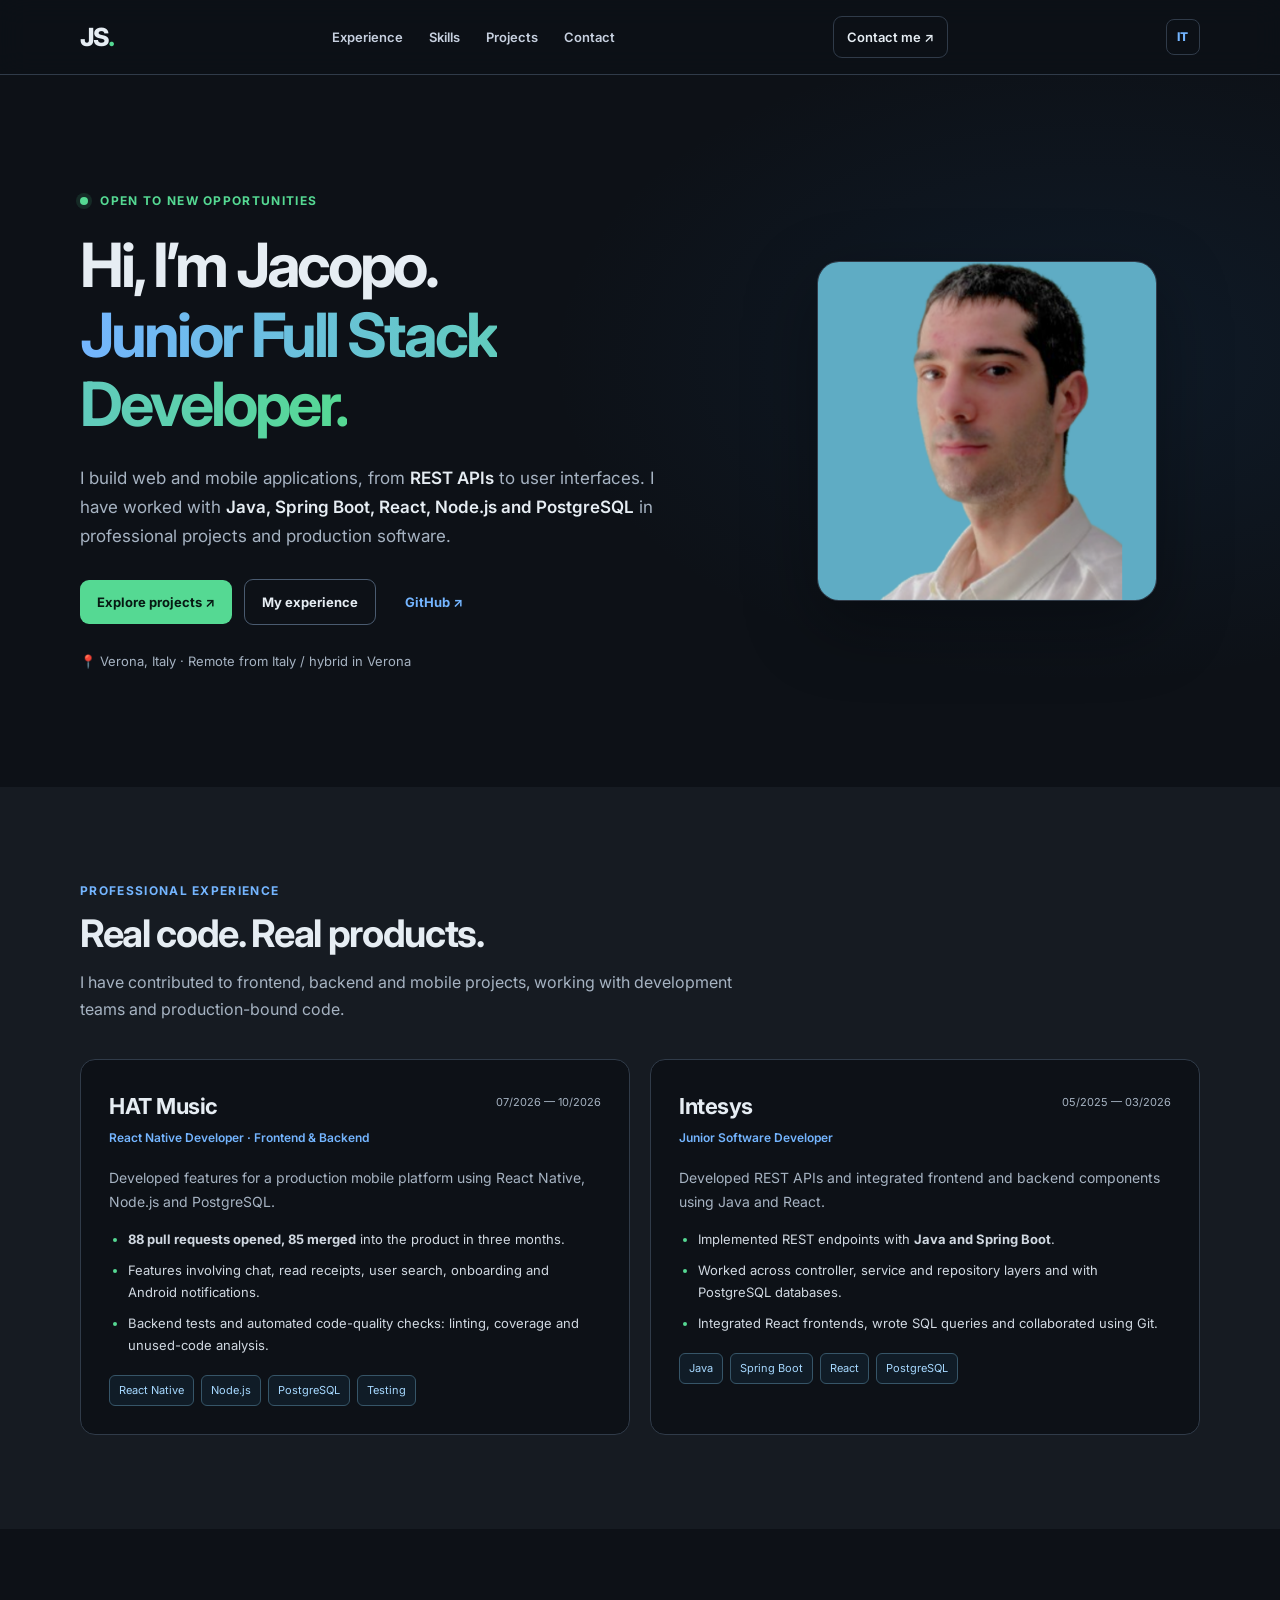
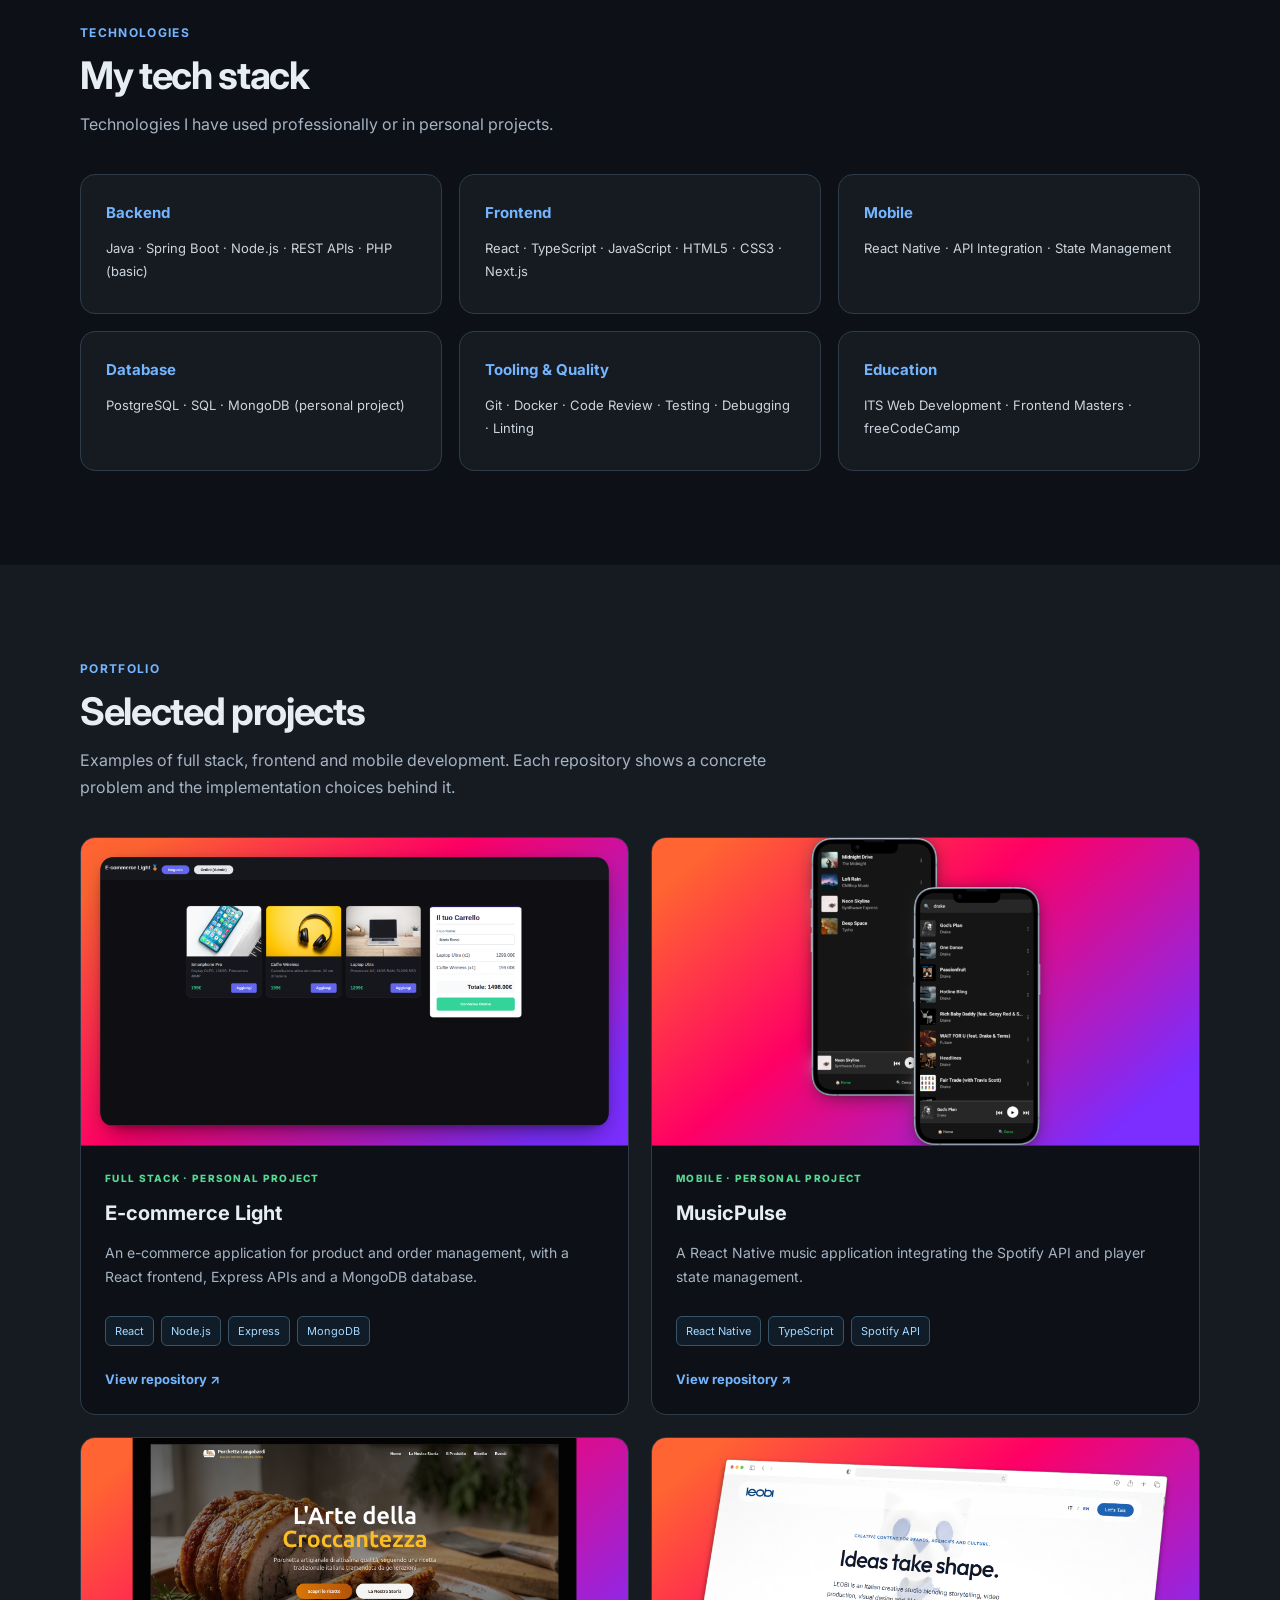
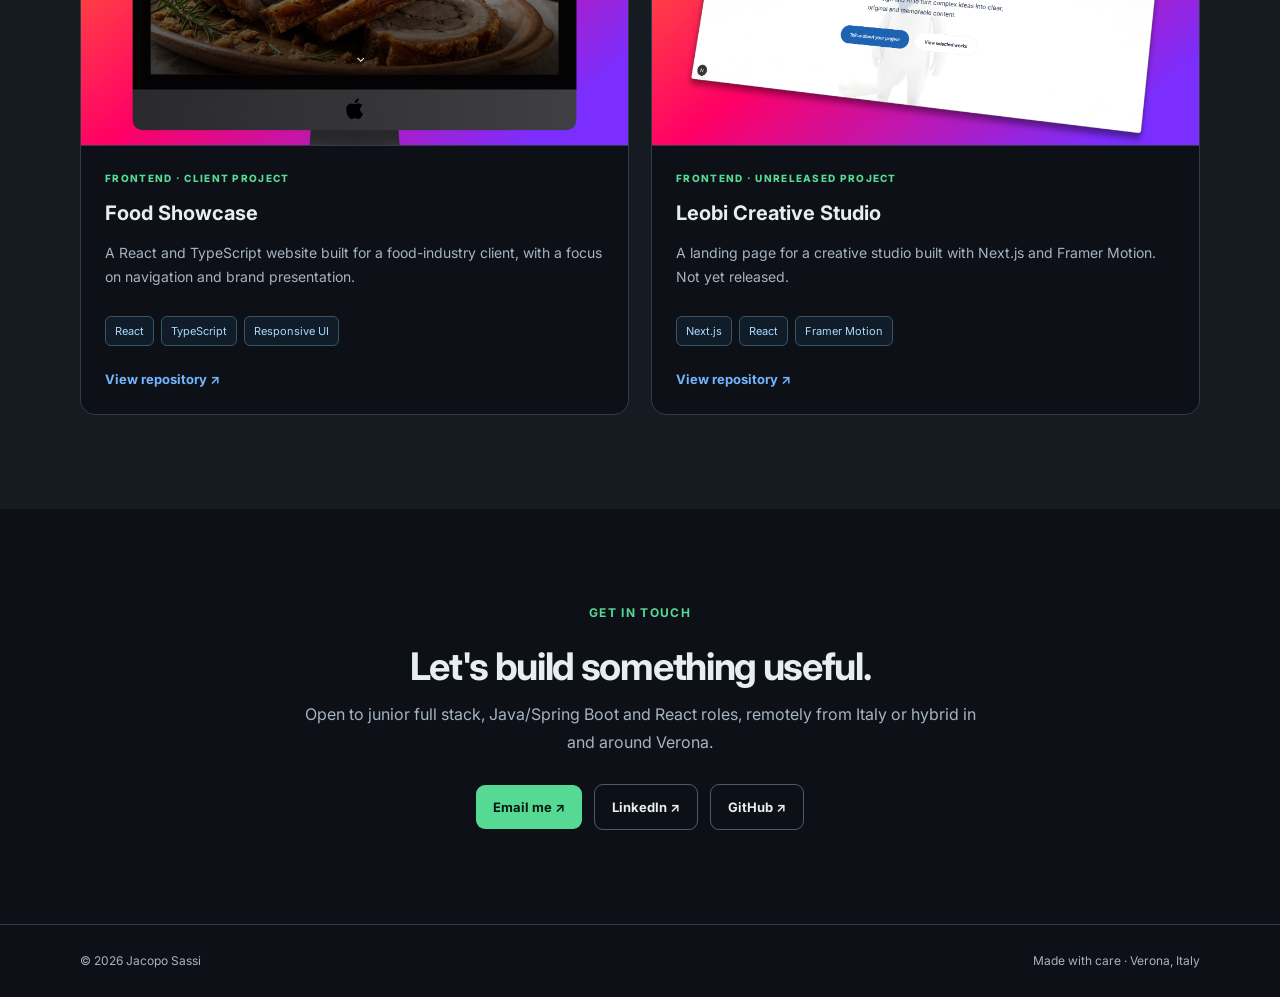
==== en/index.html @ cadb9fe1 "Refactor CSS for improved readability and maintainability; implement CSS variables for theming and r" ====
<!DOCTYPE html>

<html lang="en">
<head>
<meta charset="utf-8"/>
<meta content="width=device-width, initial-scale=1" name="viewport"/>
<meta content="#0d1117" name="theme-color"/>
<meta content="Jacopo Sassi — Junior Full Stack Developer based in Italy. Java, Spring Boot, React, Node.js, PostgreSQL and React Native." name="description"/>
<meta content="website" property="og:type"/>
<meta content="Jacopo Sassi | Junior Full Stack Developer" property="og:title"/>
<meta content="Java · Spring Boot · React · Node.js. Professional experience with production applications and REST APIs." property="og:description"/>
<meta content="https://jacopo-sassi.github.io/jacopo-sassi-portfolio/" property="og:url"/>
<meta content="https://jacopo-sassi.github.io/jacopo-sassi-portfolio/assets/profile.png" property="og:image"/>
<title>Jacopo Sassi | Junior Full Stack Developer</title>
<link href="https://fonts.googleapis.com" rel="preconnect"/>
<link crossorigin="" href="https://fonts.gstatic.com" rel="preconnect"/>
<link href="https://fonts.googleapis.com/css2?family=Inter:wght@400;500;600;700;800&amp;display=swap" rel="stylesheet"/>
<link href="../style.css" rel="stylesheet"/>
<link href="../assets/favicon.svg" rel="icon" type="image/svg+xml"/>
<link href="https://jacopo-sassi.github.io/jacopo-sassi-portfolio/" hreflang="it" rel="alternate"/><link href="https://jacopo-sassi.github.io/jacopo-sassi-portfolio/en/" hreflang="en" rel="alternate"/></head>
<body>
<a class="skip-link" href="#main">Skip to content</a>
<header class="navbar">
<nav aria-label="Main navigation" class="container nav">
<a class="logo" href="#home">JS<span>.</span></a>
<div class="nav-links">
<a href="#experience">Experience</a>
<a href="#skills">Skills</a>
<a href="#projects">Projects</a>
<a href="#contact">Contact</a>
</div>
<a class="nav-cta" href="mailto:sassijacopp@gmail.com">Contact me <span aria-hidden="true">↗</span></a><a aria-label="Passa alla versione italiana" class="lang-toggle" href="../" hreflang="it">IT</a>
</nav>
</header>
<main id="main">
<section aria-labelledby="hero-heading" class="hero" id="home">
<div class="container hero-flex">
<div class="hero-text-container">
<p class="eyebrow"><span class="status-dot"></span> Open to new opportunities</p>
<h1 id="hero-heading">Hi, I’m Jacopo.<br/><span class="gradient">Junior Full Stack Developer.</span></h1>
<p class="hero-sub">I build web and mobile applications, from <strong>REST APIs</strong> to user interfaces. I have worked with <strong>Java, Spring Boot, React, Node.js and PostgreSQL</strong> in professional projects and production software.</p>
<div class="hero-buttons">
<a class="btn-primary" href="#projects">Explore projects <span aria-hidden="true">↗</span></a>
<a class="btn-secondary" href="#experience">My experience</a>
<a class="btn-text" href="https://github.com/Jacopo-Sassi" rel="noopener noreferrer" target="_blank">GitHub ↗</a>
</div>
<p class="hero-location">📍 Verona, Italy · Remote from Italy / hybrid in Verona</p>
</div>
<div class="hero-image">
<img alt="Portrait of Jacopo Sassi" fetchpriority="high" height="340" src="../assets/profile.png" width="340"/>
</div>
</div>
</section>
<section aria-labelledby="experience-title" class="section alt" id="experience">
<div class="container">
<div class="section-heading">
<p class="eyebrow muted">Professional experience</p>
<h2 id="experience-title">Real code. Real products.</h2>
<p class="section-intro">I have contributed to frontend, backend and mobile projects, working with development teams and production-bound code.</p>
</div>
<div class="experience-grid">
<article class="experience-card">
<div class="card-head"><div><h3>HAT Music</h3><p class="role">React Native Developer · Frontend &amp; Backend</p></div><time>07/2026 — 10/2026</time></div>
<p>Developed features for a production mobile platform using React Native, Node.js and PostgreSQL.</p>
<ul class="detail-list"><li><strong>88 pull requests opened, 85 merged</strong> into the product in three months.</li><li>Features involving chat, read receipts, user search, onboarding and Android notifications.</li><li>Backend tests and automated code-quality checks: linting, coverage and unused-code analysis.</li></ul>
<div class="badge-container"><span class="badge">React Native</span><span class="badge">Node.js</span><span class="badge">PostgreSQL</span><span class="badge">Testing</span></div>
</article>
<article class="experience-card">
<div class="card-head"><div><h3>Intesys</h3><p class="role">Junior Software Developer</p></div><time>05/2025 — 03/2026</time></div>
<p>Developed REST APIs and integrated frontend and backend components using Java and React.</p>
<ul class="detail-list"><li>Implemented REST endpoints with <strong>Java and Spring Boot</strong>.</li><li>Worked across controller, service and repository layers and with PostgreSQL databases.</li><li>Integrated React frontends, wrote SQL queries and collaborated using Git.</li></ul>
<div class="badge-container"><span class="badge">Java</span><span class="badge">Spring Boot</span><span class="badge">React</span><span class="badge">PostgreSQL</span></div>
</article>
</div>
</div>
</section>
<section aria-labelledby="skills-title" class="section" id="skills">
<div class="container">
<div class="section-heading">
<p class="eyebrow muted">Technologies</p>
<h2 id="skills-title">My tech stack</h2>
<p class="section-intro">Technologies I have used professionally or in personal projects.</p>
</div>
<div class="skills-grid">
<article class="skill-card"><h3>Backend</h3><p>Java · Spring Boot · Node.js · REST APIs · PHP (basic)</p></article>
<article class="skill-card"><h3>Frontend</h3><p>React · TypeScript · JavaScript · HTML5 · CSS3 · Next.js</p></article>
<article class="skill-card"><h3>Mobile</h3><p>React Native · API Integration · State Management</p></article>
<article class="skill-card"><h3>Database</h3><p>PostgreSQL · SQL · MongoDB (personal project)</p></article>
<article class="skill-card"><h3>Tooling &amp; Quality</h3><p>Git · Docker · Code Review · Testing · Debugging · Linting</p></article>
<article class="skill-card"><h3>Education</h3><p>ITS Web Development · Frontend Masters · freeCodeCamp</p></article>
</div>
</div>
</section>
<section aria-labelledby="projects-title" class="section alt" id="projects">
<div class="container">
<div class="section-heading">
<p class="eyebrow muted">Portfolio</p>
<h2 id="projects-title">Selected projects</h2>
<p class="section-intro">Examples of full stack, frontend and mobile development. Each repository shows a concrete problem and the implementation choices behind it.</p>
</div>
<div class="projects-grid">
<article class="project-card">
<img alt="E-commerce Light dashboard preview" class="project-screenshot" loading="lazy" src="../assets/ecommerce_light.png"/>
<div class="project-body"><p class="project-category">FULL STACK · PERSONAL PROJECT</p><h3>E-commerce Light</h3>
<p>An e-commerce application for product and order management, with a React frontend, Express APIs and a MongoDB database.</p>
<div class="badge-container"><span class="badge">React</span><span class="badge">Node.js</span><span class="badge">Express</span><span class="badge">MongoDB</span></div>
<a class="project-link" href="https://github.com/Jacopo-Sassi/EcommerceLight" rel="noopener noreferrer" target="_blank">View repository ↗</a>
</div>
</article>
<article class="project-card">
<img alt="MusicPulse app preview" class="project-screenshot" loading="lazy" src="../assets/music-pulse.png"/>
<div class="project-body"><p class="project-category">MOBILE · PERSONAL PROJECT</p><h3>MusicPulse</h3>
<p>A React Native music application integrating the Spotify API and player state management.</p>
<div class="badge-container"><span class="badge">React Native</span><span class="badge">TypeScript</span><span class="badge">Spotify API</span></div>
<a class="project-link" href="https://github.com/Jacopo-Sassi/MusicPulse" rel="noopener noreferrer" target="_blank">View repository ↗</a>
</div>
</article>
<article class="project-card">
<img alt="Food Showcase website preview" class="project-screenshot" loading="lazy" src="../assets/food_showcase.png"/>
<div class="project-body"><p class="project-category">FRONTEND · CLIENT PROJECT</p><h3>Food Showcase</h3>
<p>A React and TypeScript website built for a food-industry client, with a focus on navigation and brand presentation.</p>
<div class="badge-container"><span class="badge">React</span><span class="badge">TypeScript</span><span class="badge">Responsive UI</span></div>
<a class="project-link" href="https://github.com/Jacopo-Sassi/Gerry-Porchetta-Business_Site" rel="noopener noreferrer" target="_blank">View repository ↗</a>
</div>
</article>
<article class="project-card">
<img alt="Leobi Creative Studio project preview" class="project-screenshot" loading="lazy" src="../assets/leobi-preview1.png"/>
<div class="project-body"><p class="project-category">FRONTEND · UNRELEASED PROJECT</p><h3>Leobi Creative Studio</h3>
<p>A landing page for a creative studio built with Next.js and Framer Motion. Not yet released.</p>
<div class="badge-container"><span class="badge">Next.js</span><span class="badge">React</span><span class="badge">Framer Motion</span></div>
<a class="project-link" href="https://github.com/Jacopo-Sassi/Leobi-Portfolio-Premium" rel="noopener noreferrer" target="_blank">View repository ↗</a>
</div>
</article>
</div>
</div>
</section>
<section aria-labelledby="contact-title" class="section contact" id="contact">
<div class="container contact-inner">
<p class="eyebrow">Get in touch</p>
<h2 id="contact-title">Let's build something useful.</h2>
<p>Open to junior full stack, Java/Spring Boot and React roles, remotely from Italy or hybrid in and around Verona.</p>
<div class="hero-buttons centered">
<a class="btn-primary" href="mailto:sassijacopp@gmail.com">Email me ↗</a>
<a class="btn-secondary" href="https://www.linkedin.com/in/jacopo-sassi-31200b33b/" rel="noopener noreferrer" target="_blank">LinkedIn ↗</a>
<a class="btn-secondary" href="https://github.com/Jacopo-Sassi" rel="noopener noreferrer" target="_blank">GitHub ↗</a>
</div>
</div>
</section>
</main>
<footer><div class="container footer-inner"><span>© 2026 Jacopo Sassi</span><span>Made with care · Verona, Italy</span></div></footer>
</body>
</html>
---- style.css ----
/* Base */
:root{
  color-scheme:dark;--bg:#0d1117;--surface:#161b22;--surface-hover:#1b2430;
  --text:#e6edf3;--muted:#a6b3c2;--border:#303b49;--blue:#74b5ff;--green:#55d993;
}
*{box-sizing:border-box}
html{scroll-behavior:smooth;scroll-padding-top:90px}
body{margin:0;font-family:Inter,system-ui,-apple-system,BlinkMacSystemFont,"Segoe UI",sans-serif;background:var(--bg);color:var(--text);line-height:1.7}
h1,h2,h3,p{margin-top:0}a{color:inherit}img{max-width:100%;display:block}
.container{width:min(1120px,calc(100% - 48px));margin-inline:auto}
:focus-visible{outline:2px solid var(--blue);outline-offset:4px}
.skip-link{position:absolute;left:-999px;top:8px;padding:9px 14px;background:white;color:#10151e;z-index:9999}
.skip-link:focus{left:12px}
.navbar{position:sticky;top:0;z-index:100;background:rgba(13,17,23,.92);border-bottom:1px solid var(--border);backdrop-filter:blur(14px)}
.nav{min-height:74px;display:flex;align-items:center;justify-content:space-between;gap:24px}
.logo{font-size:25px;font-weight:800;text-decoration:none;letter-spacing:-.06em}
.logo span{color:var(--green)}
.nav-links{display:flex;gap:26px}
.nav-links a,.nav-cta{text-decoration:none;font-size:13px;font-weight:600}
.nav-links a{color:#c7d0df}.nav-links a:hover,.nav-cta:hover{color:var(--blue)}
.nav-cta{border:1px solid var(--border);border-radius:9px;padding:9px 13px;white-space:nowrap}
.hero{padding:116px 0 115px;background:radial-gradient(ellipse 60% 65% at 85% 40%,rgba(30,93,155,.13),transparent 70%)}
.hero-flex{display:grid;grid-template-columns:1.45fr 1fr;gap:78px;align-items:center}
.eyebrow{color:var(--green);font-size:12px;font-weight:700;letter-spacing:.11em;text-transform:uppercase;margin-bottom:20px}
.eyebrow.muted{color:var(--blue)}
.status-dot{display:inline-block;width:8px;height:8px;border-radius:100%;background:var(--green);margin-right:8px;box-shadow:0 0 0 4px rgba(85,217,147,.12)}
.hero h1{font-size:clamp(38px,5vw,61px);line-height:1.14;letter-spacing:-.05em;margin-bottom:24px;max-width:730px}
.gradient{background:linear-gradient(95deg,var(--blue),var(--green));background-clip:text;-webkit-background-clip:text;color:transparent}
.hero-sub{color:var(--muted);font-size:17px;max-width:610px}.hero-sub strong{color:var(--text);font-weight:600}
.hero-buttons{display:flex;flex-wrap:wrap;align-items:center;gap:12px;margin-top:28px}
.btn-primary,.btn-secondary,.btn-text{padding:11px 17px;border-radius:9px;text-decoration:none;font-size:13px;font-weight:700;transition:transform .2s,background .2s,border-color .2s}
.btn-primary{background:var(--green);color:#071a13}.btn-primary:hover{background:#7ce9af;transform:translateY(-2px)}
.btn-secondary{border:1px solid #4a5b70}.btn-secondary:hover{border-color:var(--blue);color:var(--blue)}
.btn-text{color:var(--blue)}.btn-text:hover{text-decoration:underline}
.hero-location{margin:25px 0 0;color:var(--muted);font-size:13px}
.hero-image{display:flex;justify-content:center}
.hero-image img{width:min(100%,340px);aspect-ratio:1;object-fit:cover;border-radius:22px;border:1px solid var(--border);box-shadow:0 25px 70px rgba(0,0,0,.35)}
.section{padding:94px 0}.section.alt{background:var(--surface)}
.section-heading{margin-bottom:36px}.section-heading .eyebrow{margin-bottom:10px}
h2{font-size:clamp(27px,3.5vw,38px);letter-spacing:-.035em;line-height:1.2;margin-bottom:12px}
.section-intro{color:var(--muted);max-width:690px;margin-bottom:0}
.experience-grid{display:grid;grid-template-columns:repeat(2,minmax(0,1fr));gap:20px}
.experience-card,.skill-card,.project-card{border:1px solid var(--border);border-radius:15px;background:var(--bg)}
.experience-card{padding:28px}
.card-head{display:flex;justify-content:space-between;gap:12px;align-items:flex-start;margin-bottom:18px}
.card-head h3{font-size:22px;letter-spacing:-.02em;margin:0}
.card-head time{color:var(--muted);font-size:11px;white-space:nowrap;padding-top:5px}
.role{font-size:12px;color:var(--blue);font-weight:600;margin:2px 0 0}
.experience-card>p,.project-body>p:not(.project-category){color:var(--muted);font-size:14px}
.detail-list{padding-left:19px;color:#d0d8e1;font-size:13px}.detail-list li{margin-bottom:9px}
.detail-list li::marker{color:var(--green)}
.skills-grid{display:grid;grid-template-columns:repeat(3,minmax(0,1fr));gap:17px}
.skill-card{padding:25px;background:var(--surface);min-height:140px}
.skill-card h3{font-size:15px;margin-bottom:12px;color:var(--blue)}
.skill-card p{font-size:13px;color:#cbd5df;margin-bottom:0}
.badge-container{display:flex;flex-wrap:wrap;gap:7px;margin-top:19px}
.badge{font-size:11px;padding:5px 9px;border:1px solid #365568;border-radius:6px;color:#a6d8ff;background:rgba(36,92,130,.15)}
.projects-grid{display:grid;grid-template-columns:repeat(2,minmax(0,1fr));gap:22px}
.project-card{overflow:hidden;display:flex;flex-direction:column;transition:transform .2s,border-color .2s}
.project-card:hover{transform:translateY(-3px);border-color:#477e94}
.project-screenshot{width:100%;aspect-ratio:16/9;object-fit:cover;border-bottom:1px solid var(--border);background:#0b1420}
.project-body{padding:24px;display:flex;flex-direction:column;flex:1}
.project-category{color:var(--green);font-size:10px;font-weight:800;letter-spacing:.13em;margin-bottom:9px}
.project-body h3{font-size:20px;margin-bottom:11px}
.project-body .badge-container{margin:13px 0 22px}
.project-link{font-size:13px;color:var(--blue);font-weight:700;text-decoration:none;margin-top:auto}
.project-link:hover{text-decoration:underline}
.contact{text-align:center}.contact-inner{max-width:680px}.contact p:not(.eyebrow){color:var(--muted)}
.hero-buttons.centered{justify-content:center}
footer{border-top:1px solid var(--border);padding:26px 0;color:var(--muted);font-size:12px}
.footer-inner{display:flex;justify-content:space-between;gap:16px}
@media(max-width:900px){
 .hero-flex{grid-template-columns:1fr;gap:40px}
 .hero{padding:80px 0}.hero-image{justify-content:flex-start}
 .hero-image img{width:240px}
 .skills-grid{grid-template-columns:repeat(2,minmax(0,1fr))}
}
@media(max-width:680px){
 .container{width:min(100% - 32px,1120px)}
 .nav{min-height:66px}.nav-links{gap:14px}.nav-links a{font-size:12px}
 .nav-cta{display:none}
 .section{padding:66px 0}
 .hero{padding:70px 0}
 .hero h1{font-size:clamp(34px,8vw,48px)}
 .hero-sub{font-size:15px}
 .experience-grid,.projects-grid,.skills-grid{grid-template-columns:1fr}
 .card-head{flex-wrap:wrap}
 .footer-inner{flex-direction:column}
}
@media(max-width:390px){.nav-links{gap:10px}.nav-links a{font-size:11px}}
@media(prefers-reduced-motion:reduce){
 html{scroll-behavior:auto}
 *,*::before,*::after{transition:none!important;animation:none!important}
}

/* Language switch */
.lang-toggle{padding:7px 10px;border:1px solid var(--border);border-radius:8px;color:var(--blue);text-decoration:none;font-size:12px;font-weight:800;letter-spacing:.05em;white-space:nowrap}
.lang-toggle:hover{border-color:var(--blue);background:rgba(116,181,255,.1)}
@media(max-width:540px){.nav{gap:10px}.lang-toggle{margin-left:auto}.nav-cta{padding:8px 10px}}
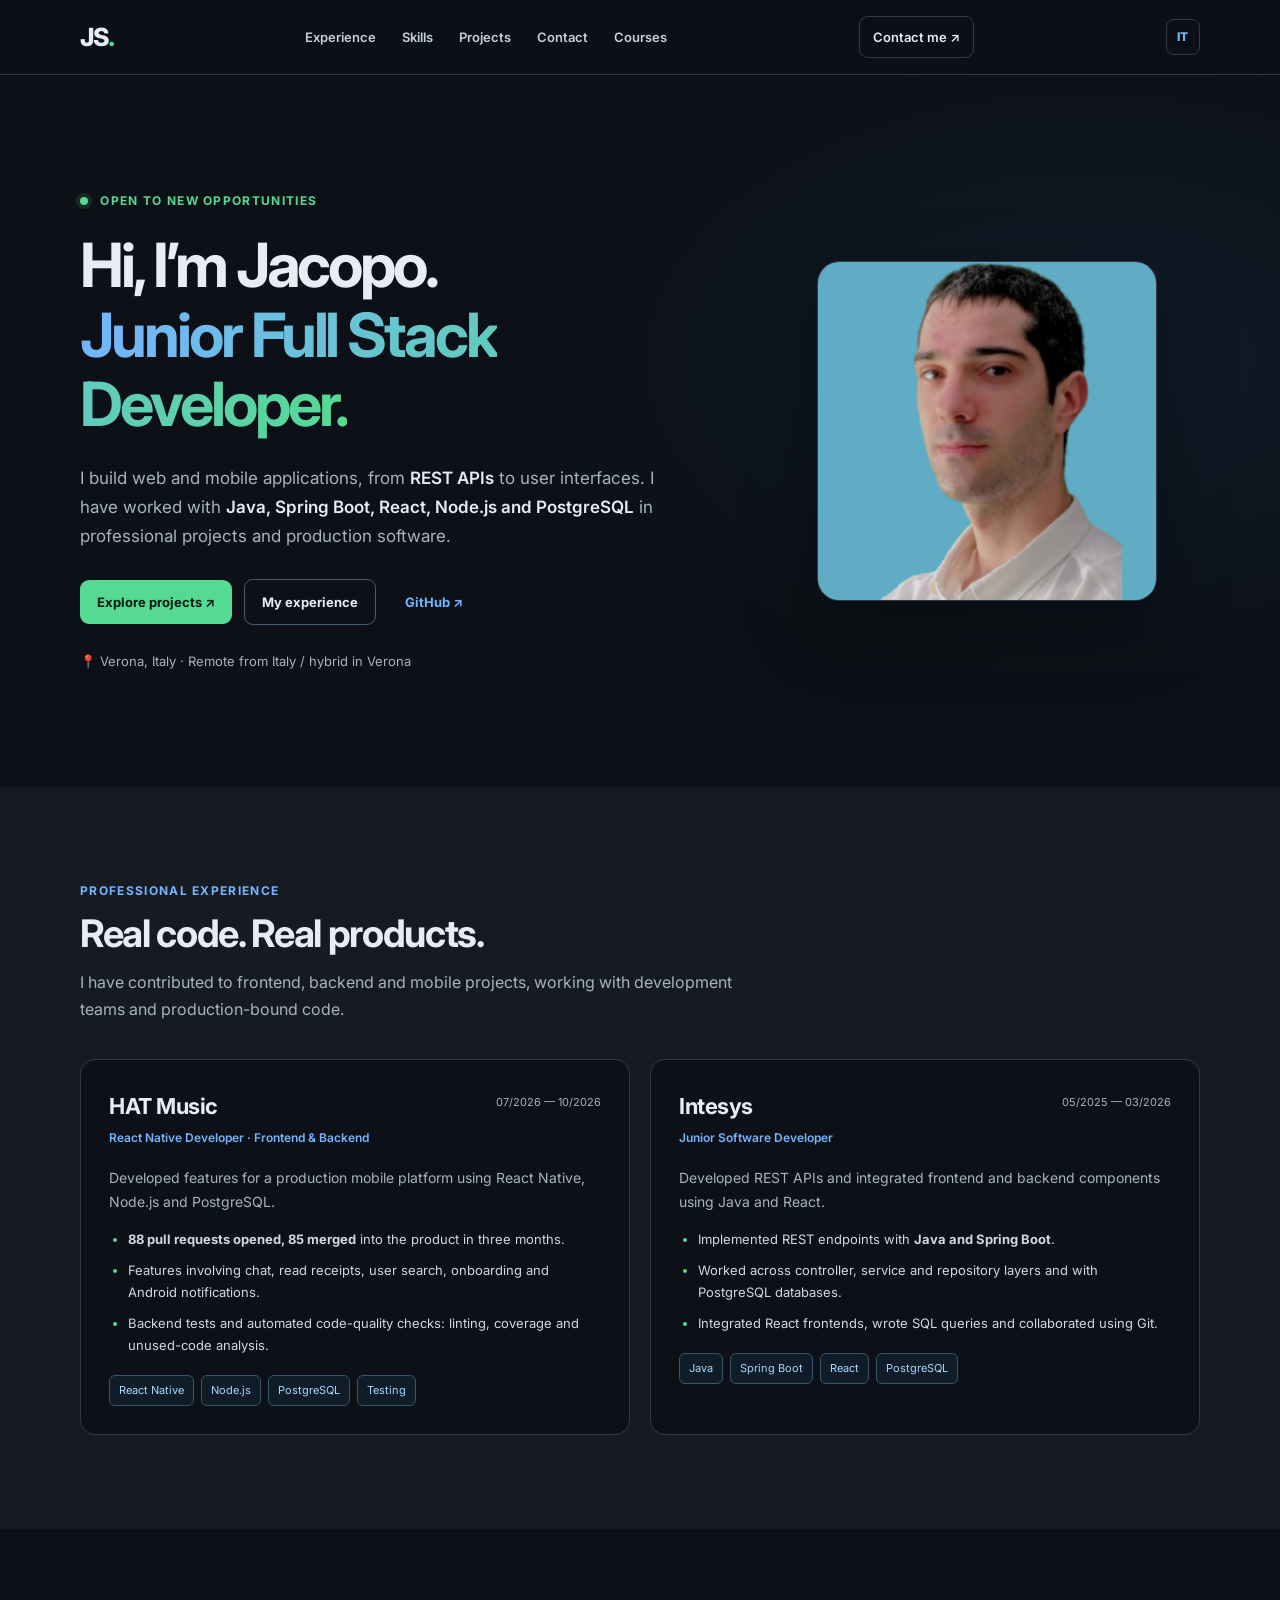
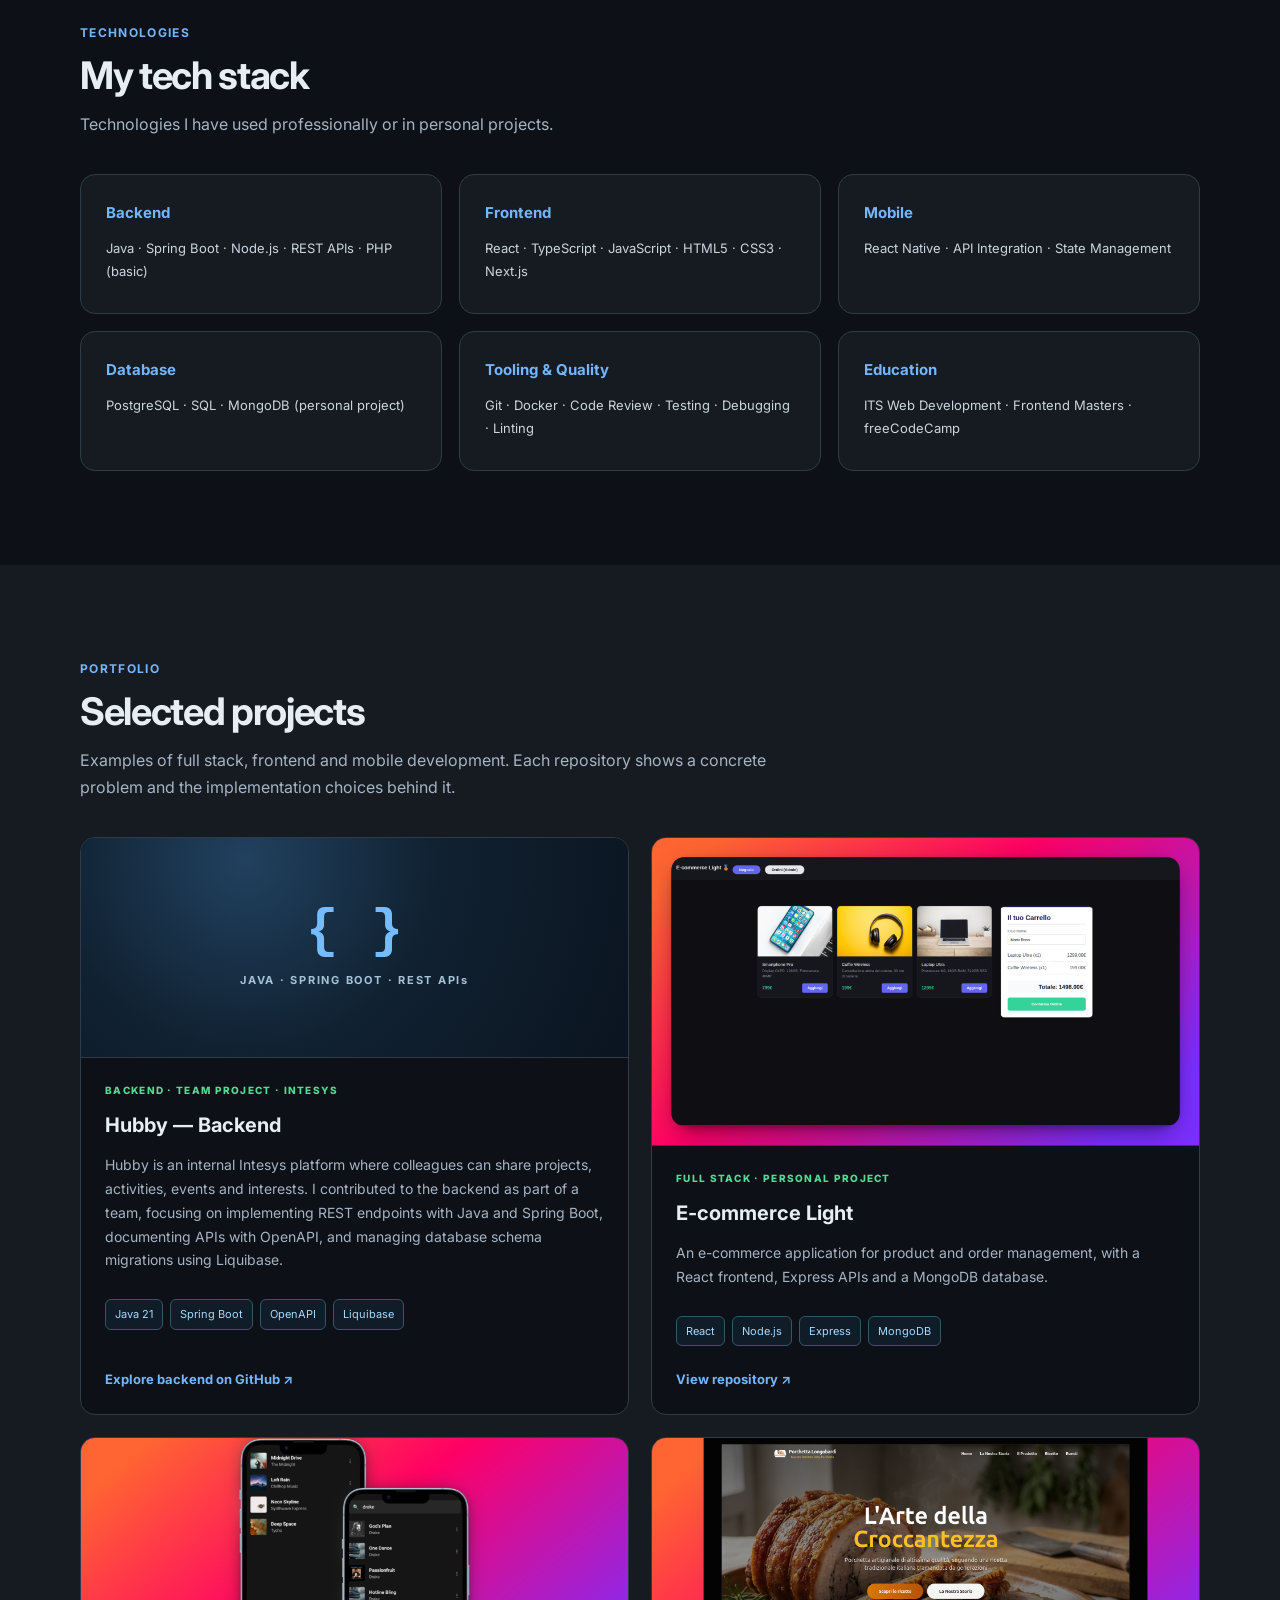
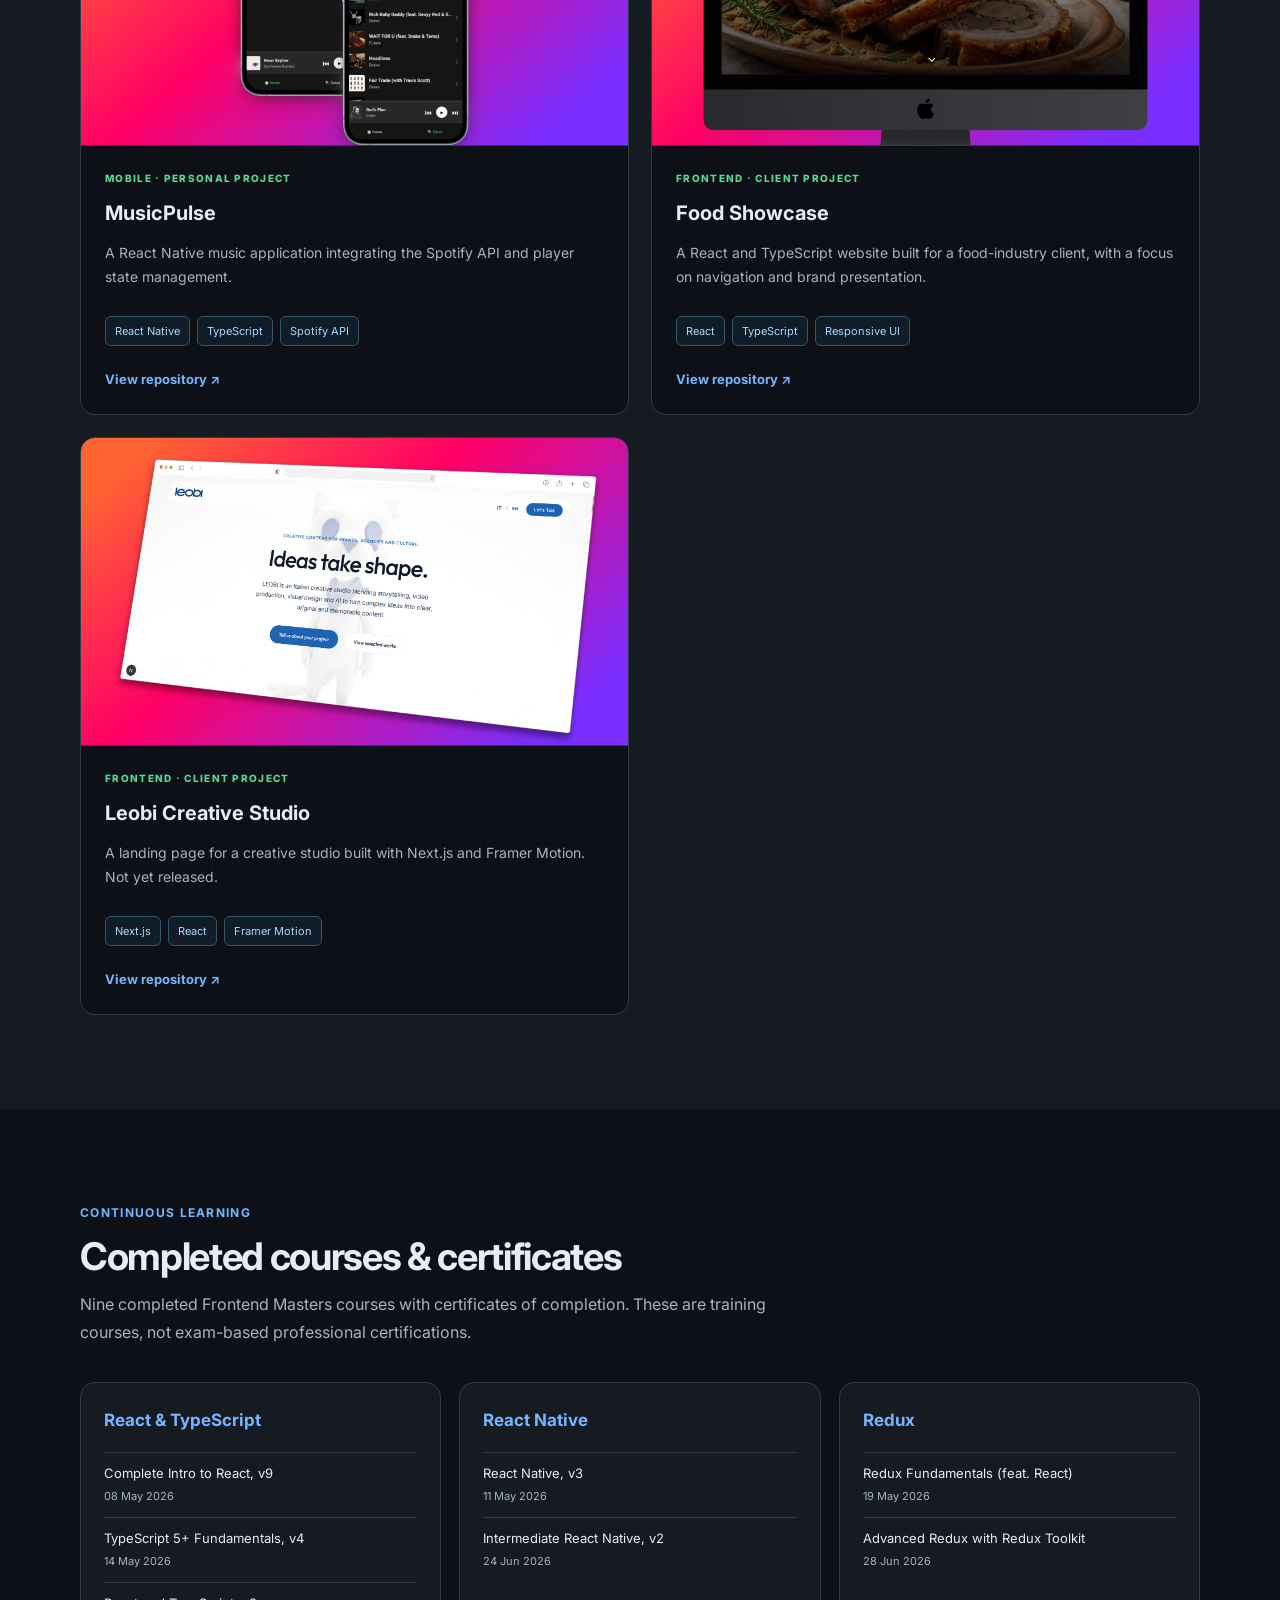
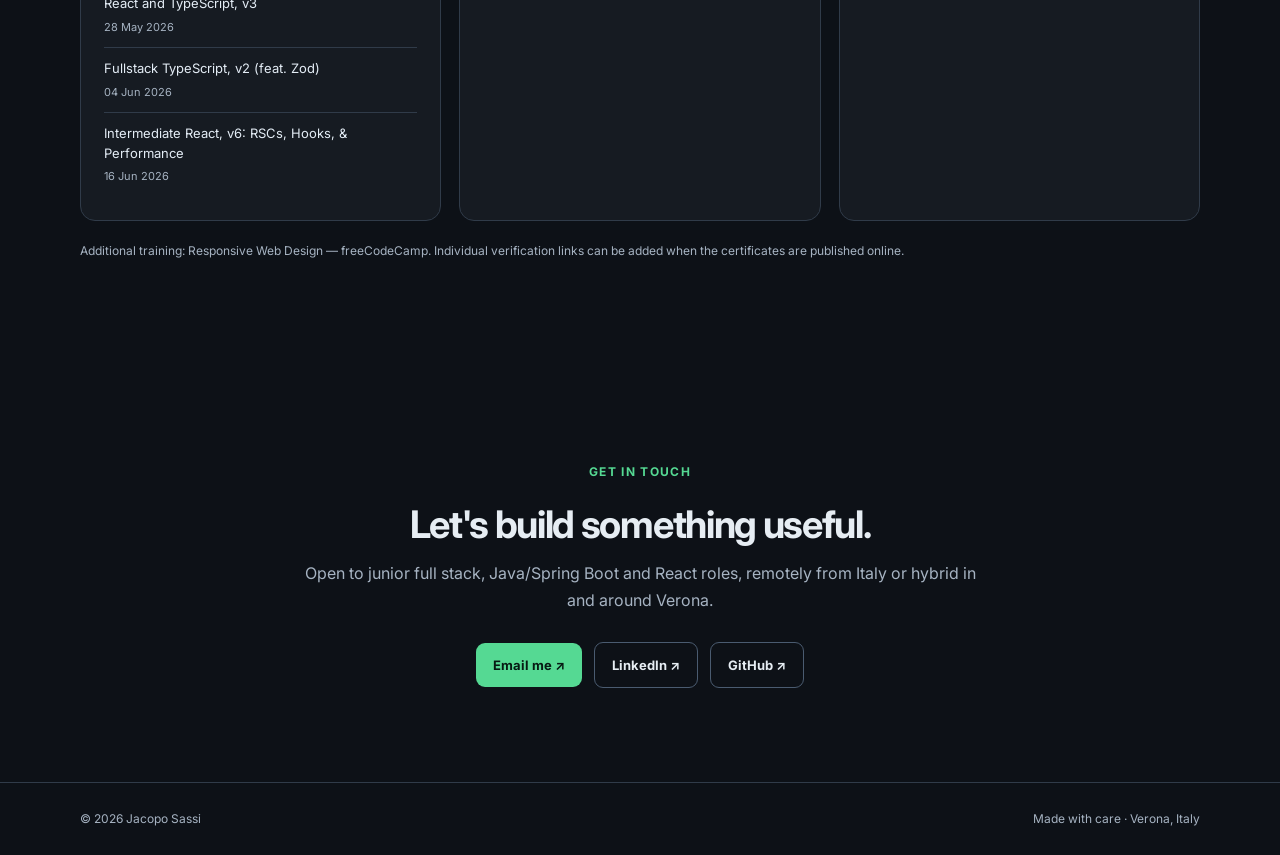
==== commit 6a82dec0: "feat: add certifications section to portfolio and update project categories" ====
--- a/en/index.html
+++ b/en/index.html
@@ -28,7 +28,7 @@
 <a href="#skills">Skills</a>
 <a href="#projects">Projects</a>
 <a href="#contact">Contact</a>
-</div>
+<a href="#certifications">Courses</a></div>
 <a class="nav-cta" href="mailto:sassijacopp@gmail.com">Contact me <span aria-hidden="true">↗</span></a><a aria-label="Passa alla versione italiana" class="lang-toggle" href="../" hreflang="it">IT</a>
 </nav>
 </header>
@@ -98,7 +98,7 @@
 <h2 id="projects-title">Selected projects</h2>
 <p class="section-intro">Examples of full stack, frontend and mobile development. Each repository shows a concrete problem and the implementation choices behind it.</p>
 </div>
-<div class="projects-grid">
+<div class="projects-grid"><article class="project-card"><div class="project-feature-visual"><span aria-hidden="true" class="visual-icon">{ }</span><span class="visual-label">JAVA · SPRING BOOT · REST APIs</span></div><div class="project-body"><p class="project-category">BACKEND · TEAM PROJECT · INTESYS</p><h3>Hubby — Backend</h3><p>Hubby is an internal Intesys platform where colleagues can share projects, activities, events and interests. I contributed to the backend as part of a team, focusing on implementing REST endpoints with Java and Spring Boot, documenting APIs with OpenAPI, and managing database schema migrations using Liquibase.</p><div class="badge-container"><span class="badge">Java 21</span><span class="badge">Spring Boot</span><span class="badge">OpenAPI</span><span class="badge">Liquibase</span></div><a class="project-link" href="https://github.com/Jacopo-Sassi/Hubby-BE" rel="noopener noreferrer" target="_blank">Explore backend on GitHub ↗</a></div></article>
 <article class="project-card">
 <img alt="E-commerce Light dashboard preview" class="project-screenshot" loading="lazy" src="../assets/ecommerce_light.png"/>
 <div class="project-body"><p class="project-category">FULL STACK · PERSONAL PROJECT</p><h3>E-commerce Light</h3>
@@ -125,7 +125,7 @@
 </article>
 <article class="project-card">
 <img alt="Leobi Creative Studio project preview" class="project-screenshot" loading="lazy" src="../assets/leobi-preview1.png"/>
-<div class="project-body"><p class="project-category">FRONTEND · UNRELEASED PROJECT</p><h3>Leobi Creative Studio</h3>
+<div class="project-body"><p class="project-category">FRONTEND · CLIENT PROJECT</p><h3>Leobi Creative Studio</h3>
 <p>A landing page for a creative studio built with Next.js and Framer Motion. Not yet released.</p>
 <div class="badge-container"><span class="badge">Next.js</span><span class="badge">React</span><span class="badge">Framer Motion</span></div>
 <a class="project-link" href="https://github.com/Jacopo-Sassi/Leobi-Portfolio-Premium" rel="noopener noreferrer" target="_blank">View repository ↗</a>
@@ -133,7 +133,7 @@
 </article>
 </div>
 </div>
-</section>
+</section><section aria-labelledby="certifications-title" class="section" id="certifications"><div class="container"><div class="section-heading"><p class="eyebrow muted">Continuous learning</p><h2 id="certifications-title">Completed courses &amp; certificates</h2><p class="section-intro">Nine completed Frontend Masters courses with certificates of completion. These are training courses, not exam-based professional certifications.</p></div><div class="cert-grid"><article class="cert-card"><h3>React &amp; TypeScript</h3><ul><li><span class="cert-name">Complete Intro to React, v9</span><span class="cert-date">08 May 2026</span></li><li><span class="cert-name">TypeScript 5+ Fundamentals, v4</span><span class="cert-date">14 May 2026</span></li><li><span class="cert-name">React and TypeScript, v3</span><span class="cert-date">28 May 2026</span></li><li><span class="cert-name">Fullstack TypeScript, v2 (feat. Zod)</span><span class="cert-date">04 Jun 2026</span></li><li><span class="cert-name">Intermediate React, v6: RSCs, Hooks, &amp; Performance</span><span class="cert-date">16 Jun 2026</span></li></ul></article><article class="cert-card"><h3>React Native</h3><ul><li><span class="cert-name">React Native, v3</span><span class="cert-date">11 May 2026</span></li><li><span class="cert-name">Intermediate React Native, v2</span><span class="cert-date">24 Jun 2026</span></li></ul></article><article class="cert-card"><h3>Redux</h3><ul><li><span class="cert-name">Redux Fundamentals (feat. React)</span><span class="cert-date">19 May 2026</span></li><li><span class="cert-name">Advanced Redux with Redux Toolkit</span><span class="cert-date">28 Jun 2026</span></li></ul></article></div><p class="cert-footnote">Additional training: Responsive Web Design — freeCodeCamp. Individual verification links can be added when the certificates are published online.</p></div></section>
 <section aria-labelledby="contact-title" class="section contact" id="contact">
 <div class="container contact-inner">
 <p class="eyebrow">Get in touch</p>
--- a/style.css
+++ b/style.css
@@ -97,3 +97,24 @@
 .lang-toggle{padding:7px 10px;border:1px solid var(--border);border-radius:8px;color:var(--blue);text-decoration:none;font-size:12px;font-weight:800;letter-spacing:.05em;white-space:nowrap}
 .lang-toggle:hover{border-color:var(--blue);background:rgba(116,181,255,.1)}
 @media(max-width:540px){.nav{gap:10px}.lang-toggle{margin-left:auto}.nav-cta{padding:8px 10px}}
+
+
+/* Backend project: CSS illustration, no missing screenshot asset */
+.project-feature-visual{
+  min-height:220px;display:flex;flex-direction:column;align-items:center;justify-content:center;
+  gap:12px;background:radial-gradient(circle at 30% 10%,#21415f 0%,#102131 45%,#0b1420 100%);
+  border-bottom:1px solid var(--border)
+}
+.visual-icon{font-size:54px;line-height:1;color:#75bbff;font-family:monospace;font-weight:700}
+.visual-label{font-size:11px;letter-spacing:.16em;color:#a5c2d7;font-weight:700;text-align:center}
+.cert-grid{display:grid;grid-template-columns:repeat(3,minmax(0,1fr));gap:18px}
+.cert-card{border:1px solid var(--border);border-radius:15px;background:var(--surface);padding:23px;min-width:0}
+.cert-card h3{font-size:17px;color:var(--blue);margin:0 0 17px}
+.cert-card ul{list-style:none;padding:0;margin:0}
+.cert-card li{padding:11px 0;border-top:1px solid var(--border);display:flex;flex-direction:column;gap:4px}
+.cert-name{font-size:13px;color:#e4edf6;line-height:1.5}
+.cert-date{font-size:11px;color:var(--muted)}
+.cert-footnote{font-size:12px;color:var(--muted);margin-top:20px;max-width:850px}
+@media(max-width:900px){.cert-grid{grid-template-columns:repeat(2,minmax(0,1fr))}}
+@media(max-width:680px){.cert-grid{grid-template-columns:1fr}.nav-links{gap:9px}.nav-links a{font-size:11px}}
+@media(max-width:460px){.nav-links a[href="#experience"],.nav-links a[href="#skills"]{display:none}}
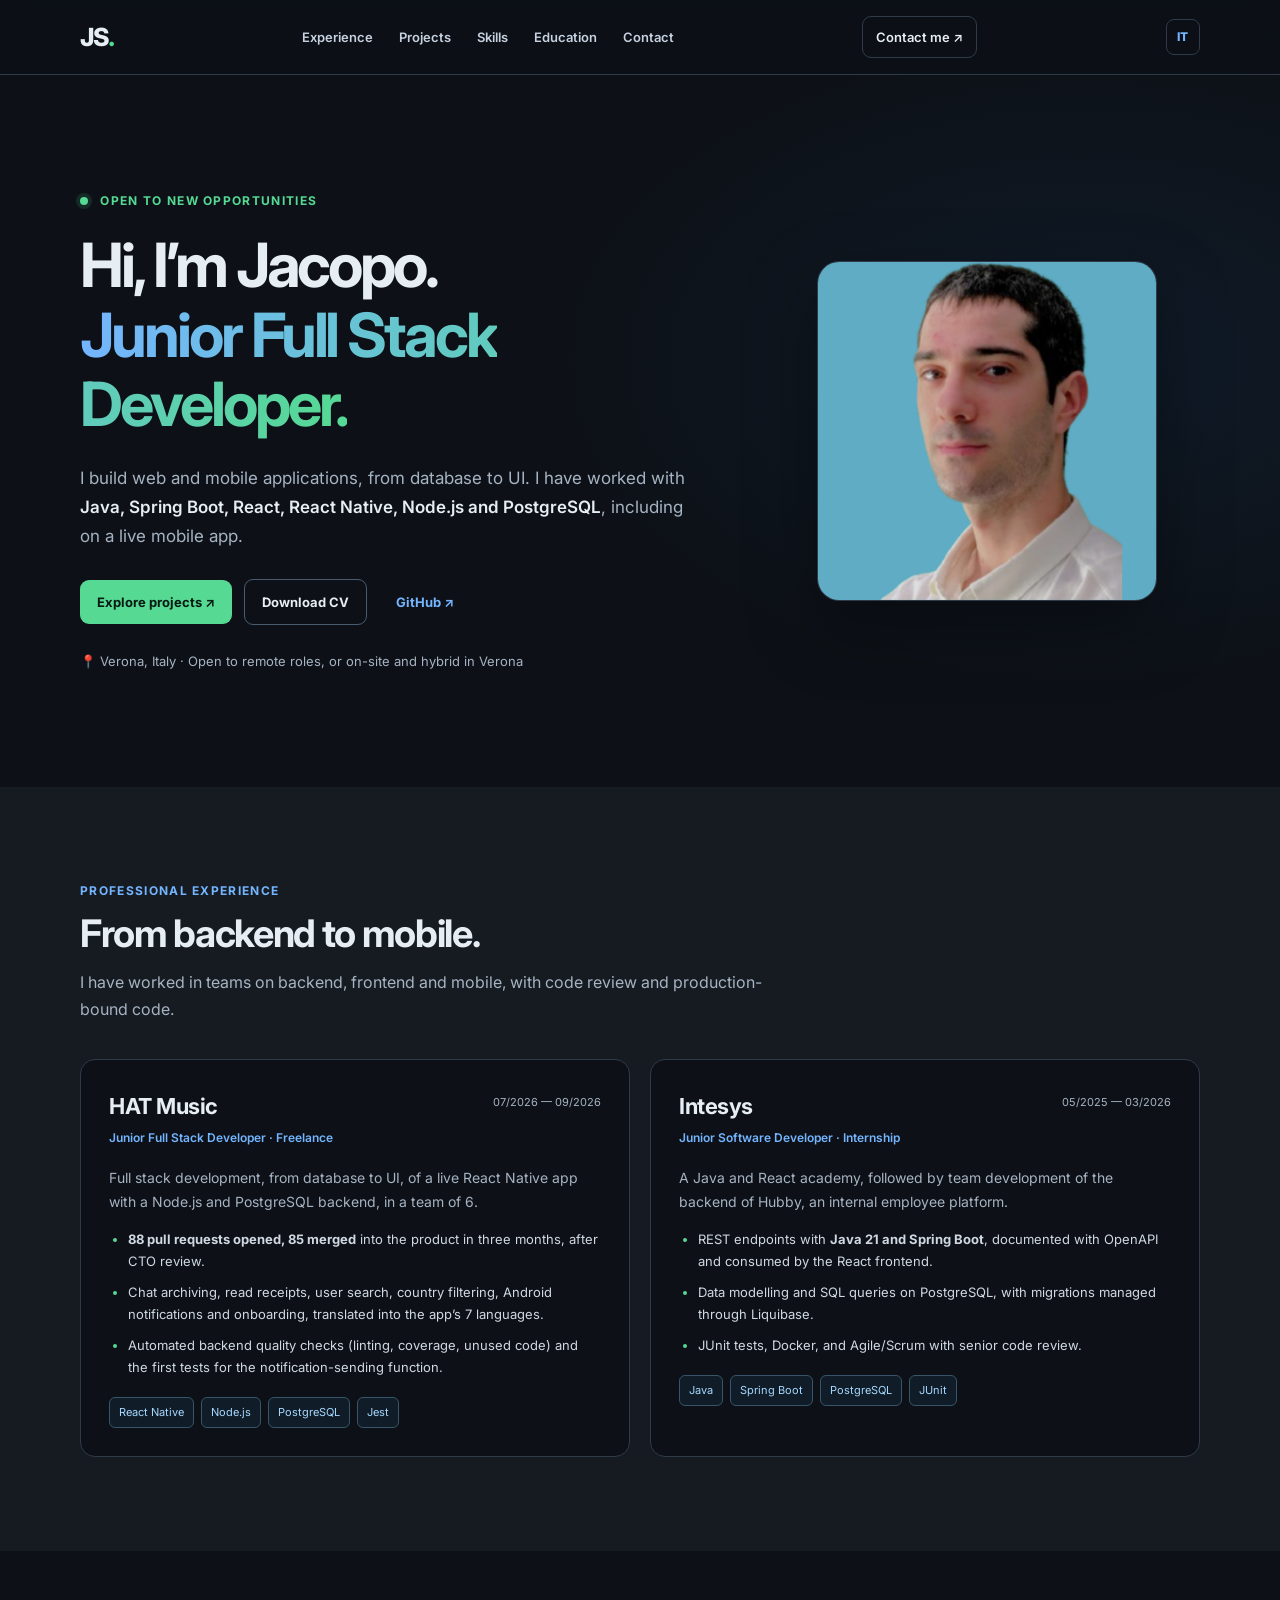
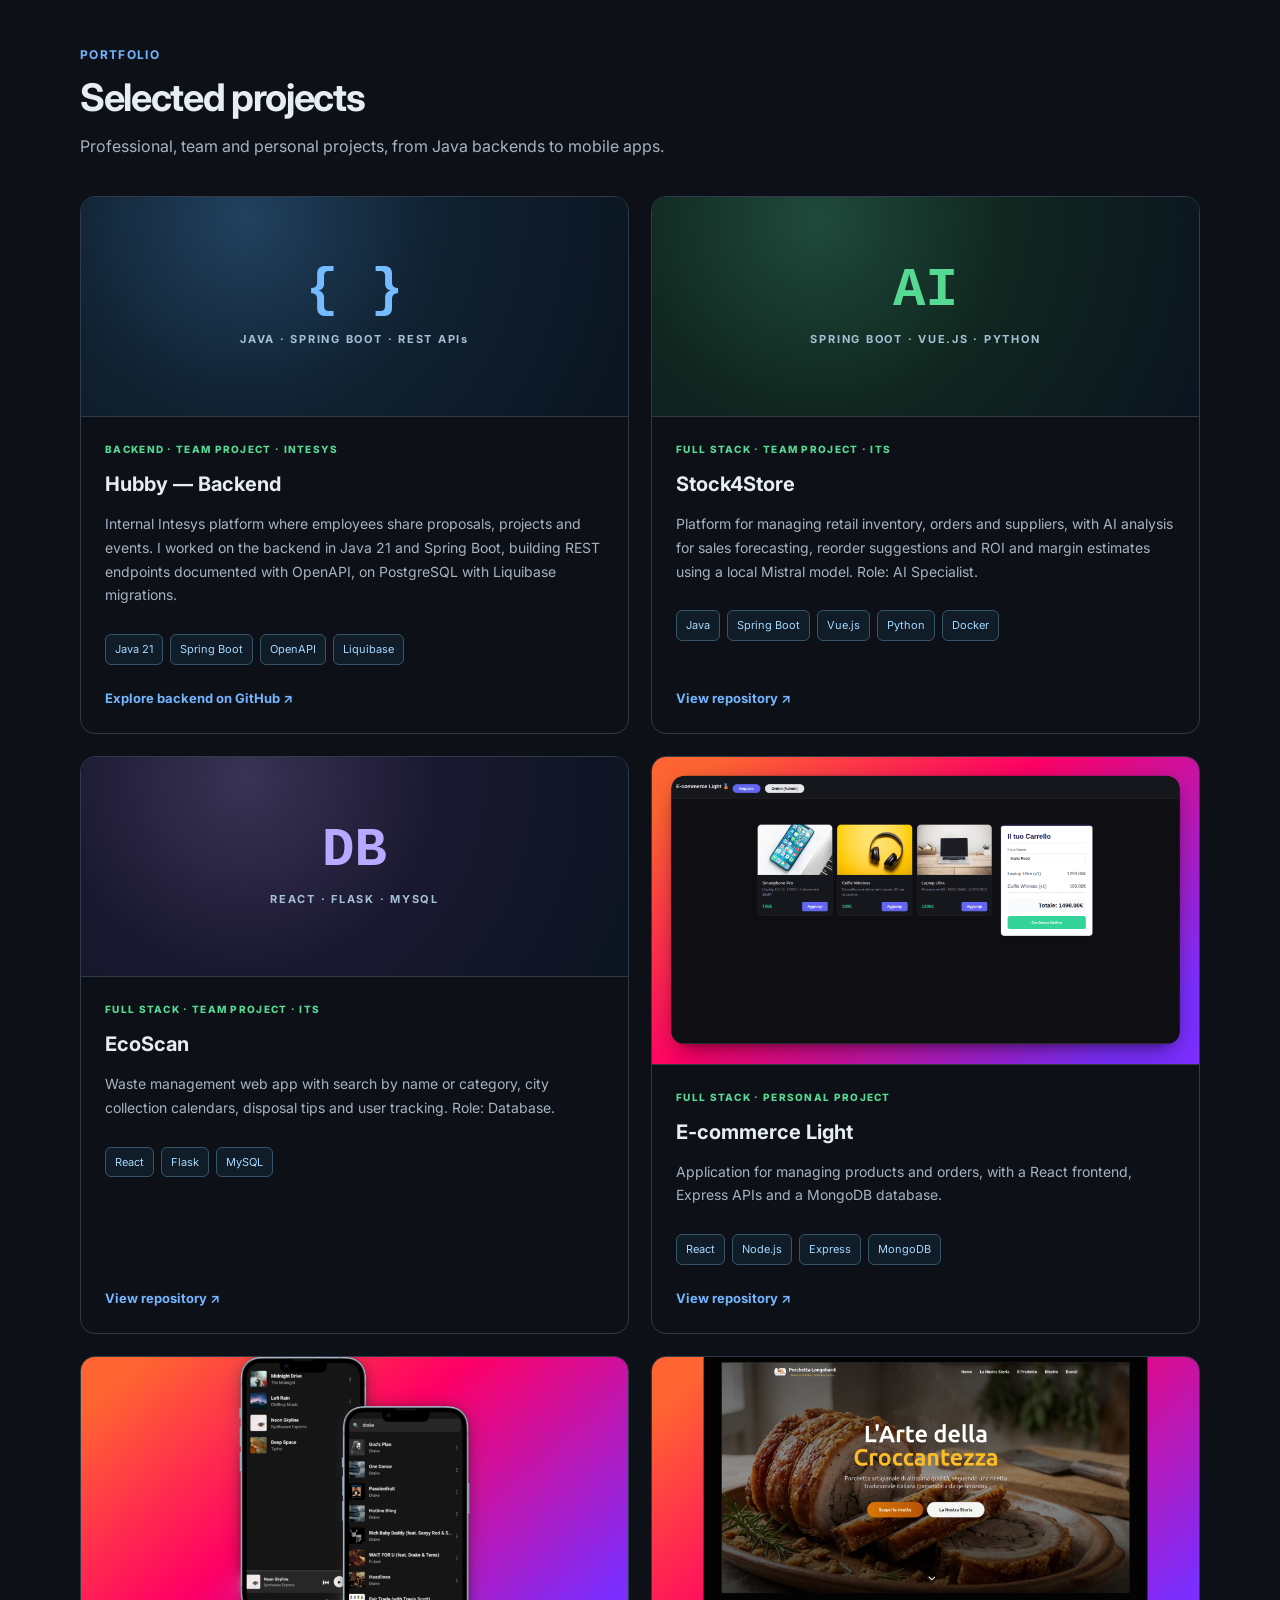
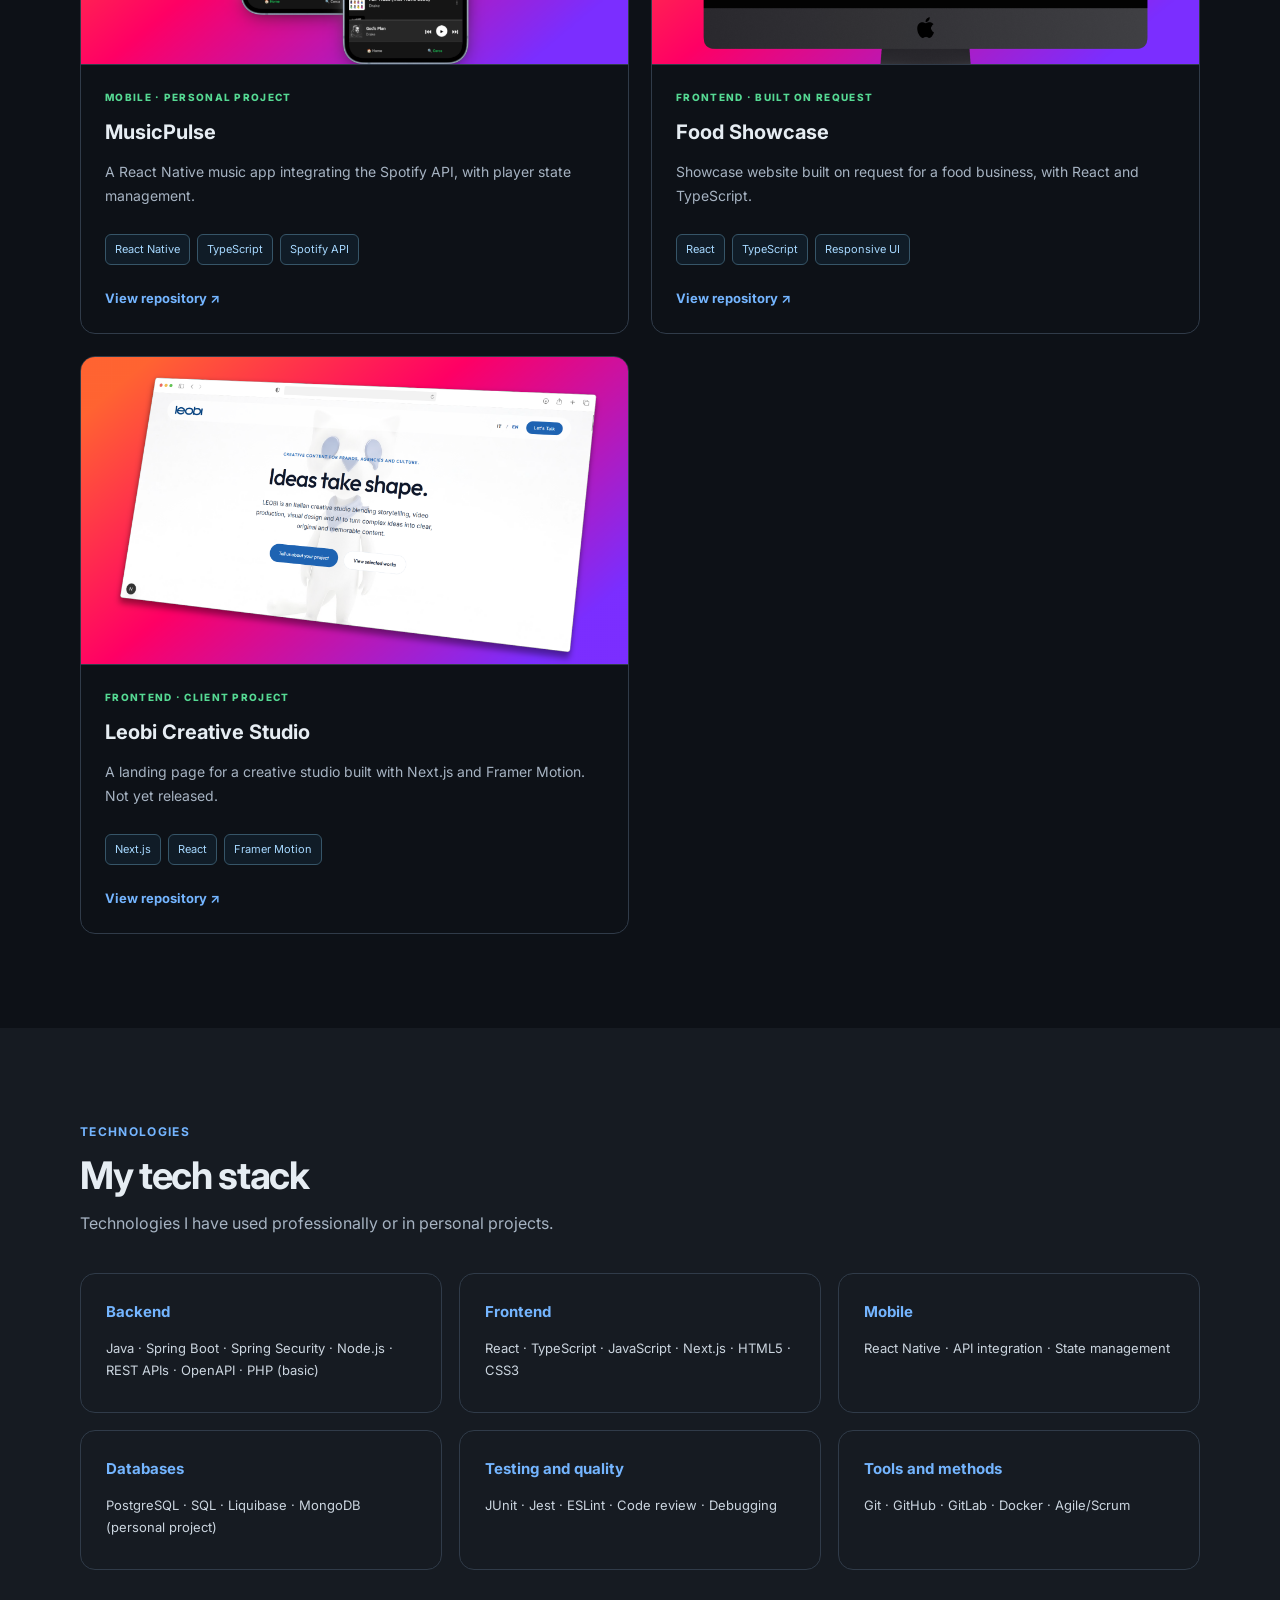
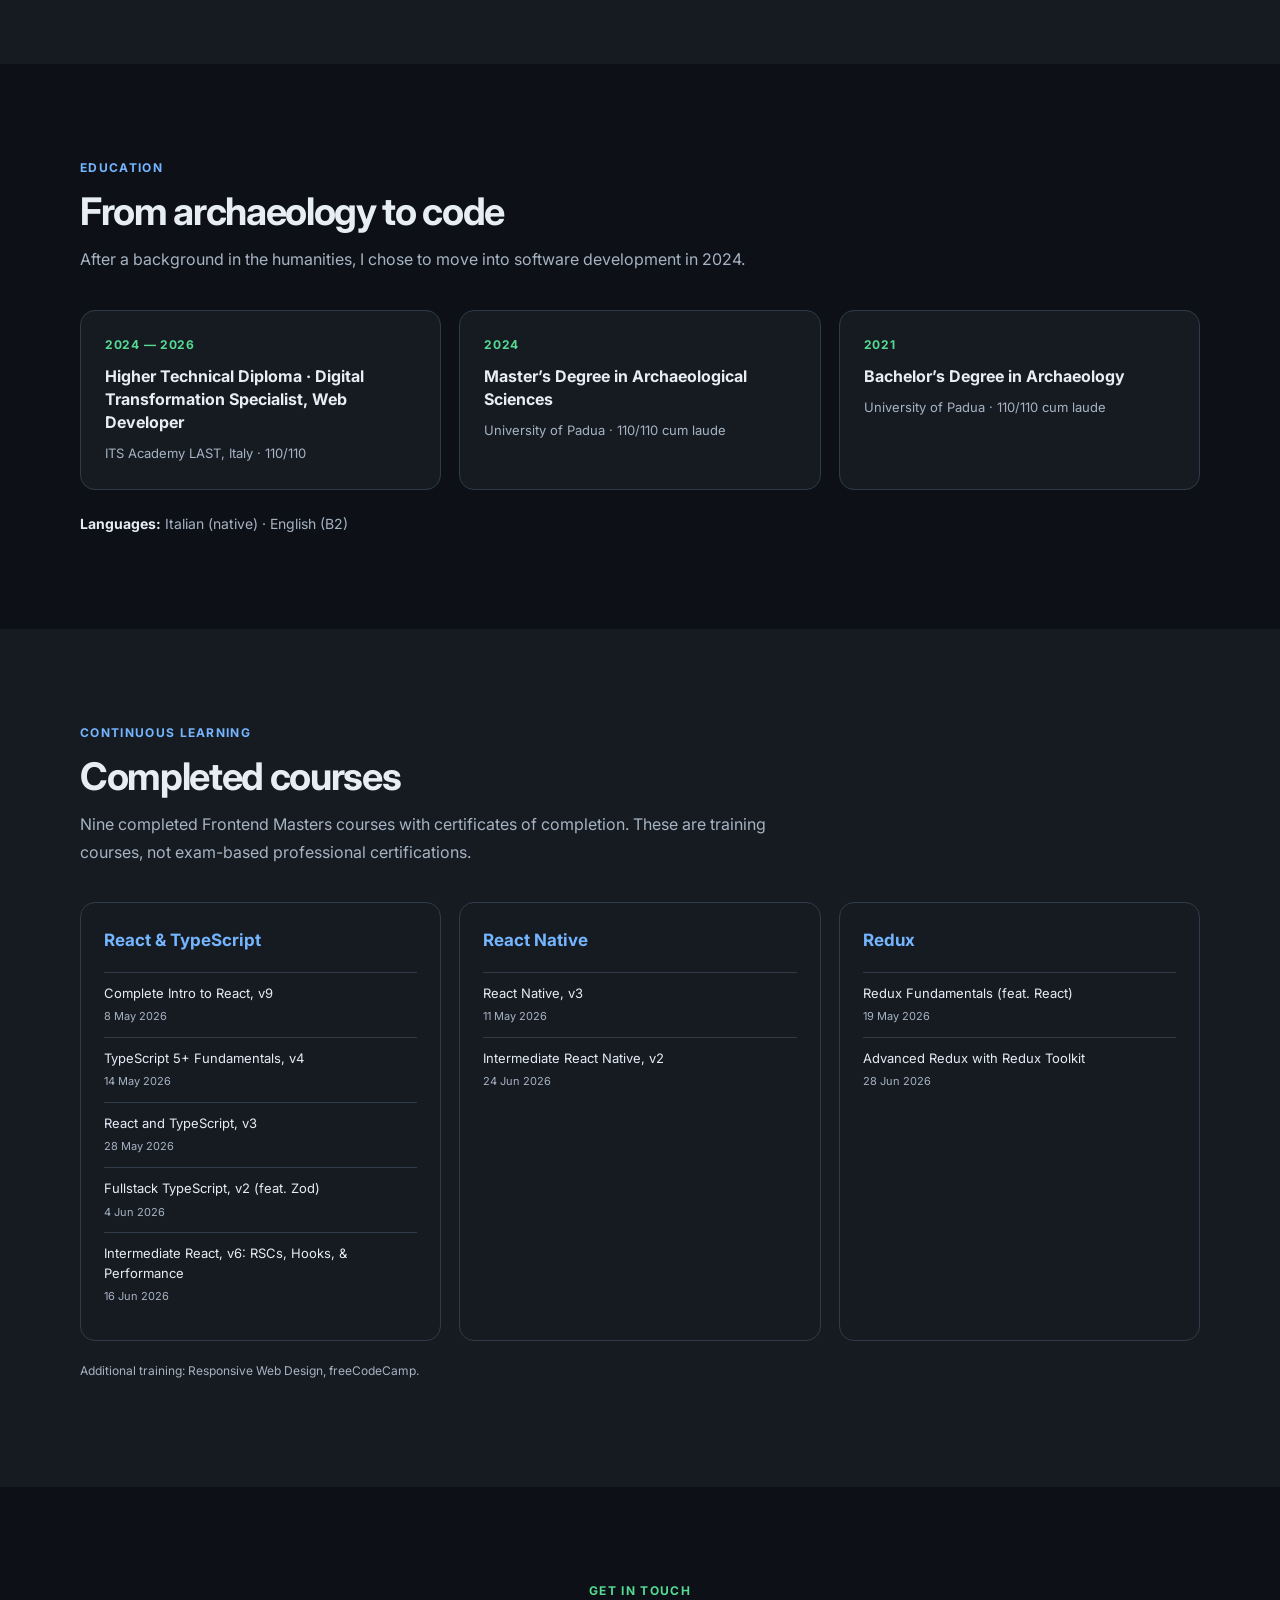
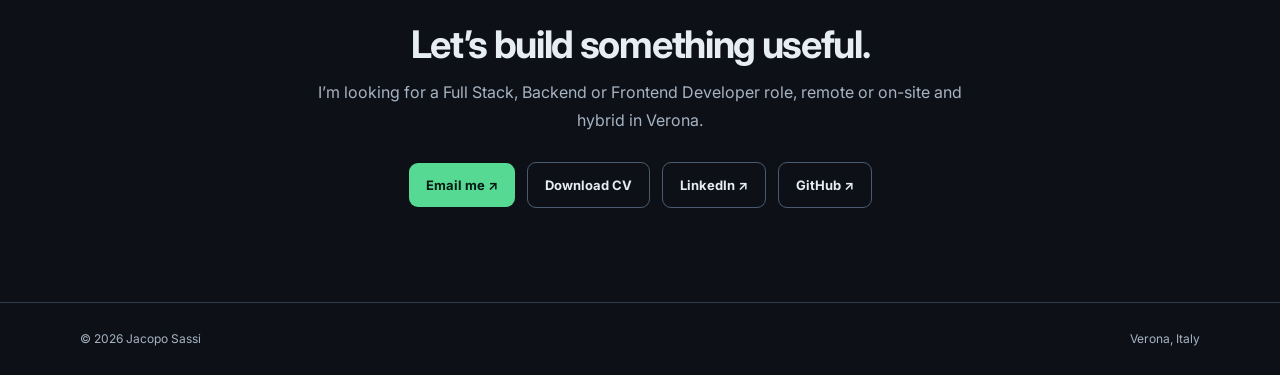
==== commit ed8de709: "Refactor CSS styles for improved readability and organization; update media queries and enhance resp" ====
--- a/en/index.html
+++ b/en/index.html
@@ -1,152 +1,624 @@
-<!DOCTYPE html>
-
+<!doctype html>
 <html lang="en">
-<head>
-<meta charset="utf-8"/>
-<meta content="width=device-width, initial-scale=1" name="viewport"/>
-<meta content="#0d1117" name="theme-color"/>
-<meta content="Jacopo Sassi — Junior Full Stack Developer based in Italy. Java, Spring Boot, React, Node.js, PostgreSQL and React Native." name="description"/>
-<meta content="website" property="og:type"/>
-<meta content="Jacopo Sassi | Junior Full Stack Developer" property="og:title"/>
-<meta content="Java · Spring Boot · React · Node.js. Professional experience with production applications and REST APIs." property="og:description"/>
-<meta content="https://jacopo-sassi.github.io/jacopo-sassi-portfolio/" property="og:url"/>
-<meta content="https://jacopo-sassi.github.io/jacopo-sassi-portfolio/assets/profile.png" property="og:image"/>
-<title>Jacopo Sassi | Junior Full Stack Developer</title>
-<link href="https://fonts.googleapis.com" rel="preconnect"/>
-<link crossorigin="" href="https://fonts.gstatic.com" rel="preconnect"/>
-<link href="https://fonts.googleapis.com/css2?family=Inter:wght@400;500;600;700;800&amp;display=swap" rel="stylesheet"/>
-<link href="../style.css" rel="stylesheet"/>
-<link href="../assets/favicon.svg" rel="icon" type="image/svg+xml"/>
-<link href="https://jacopo-sassi.github.io/jacopo-sassi-portfolio/" hreflang="it" rel="alternate"/><link href="https://jacopo-sassi.github.io/jacopo-sassi-portfolio/en/" hreflang="en" rel="alternate"/></head>
-<body>
-<a class="skip-link" href="#main">Skip to content</a>
-<header class="navbar">
-<nav aria-label="Main navigation" class="container nav">
-<a class="logo" href="#home">JS<span>.</span></a>
-<div class="nav-links">
-<a href="#experience">Experience</a>
-<a href="#skills">Skills</a>
-<a href="#projects">Projects</a>
-<a href="#contact">Contact</a>
-<a href="#certifications">Courses</a></div>
-<a class="nav-cta" href="mailto:sassijacopp@gmail.com">Contact me <span aria-hidden="true">↗</span></a><a aria-label="Passa alla versione italiana" class="lang-toggle" href="../" hreflang="it">IT</a>
-</nav>
-</header>
-<main id="main">
-<section aria-labelledby="hero-heading" class="hero" id="home">
-<div class="container hero-flex">
-<div class="hero-text-container">
-<p class="eyebrow"><span class="status-dot"></span> Open to new opportunities</p>
-<h1 id="hero-heading">Hi, I’m Jacopo.<br/><span class="gradient">Junior Full Stack Developer.</span></h1>
-<p class="hero-sub">I build web and mobile applications, from <strong>REST APIs</strong> to user interfaces. I have worked with <strong>Java, Spring Boot, React, Node.js and PostgreSQL</strong> in professional projects and production software.</p>
-<div class="hero-buttons">
-<a class="btn-primary" href="#projects">Explore projects <span aria-hidden="true">↗</span></a>
-<a class="btn-secondary" href="#experience">My experience</a>
-<a class="btn-text" href="https://github.com/Jacopo-Sassi" rel="noopener noreferrer" target="_blank">GitHub ↗</a>
-</div>
-<p class="hero-location">📍 Verona, Italy · Remote from Italy / hybrid in Verona</p>
-</div>
-<div class="hero-image">
-<img alt="Portrait of Jacopo Sassi" fetchpriority="high" height="340" src="../assets/profile.png" width="340"/>
-</div>
-</div>
-</section>
-<section aria-labelledby="experience-title" class="section alt" id="experience">
-<div class="container">
-<div class="section-heading">
-<p class="eyebrow muted">Professional experience</p>
-<h2 id="experience-title">Real code. Real products.</h2>
-<p class="section-intro">I have contributed to frontend, backend and mobile projects, working with development teams and production-bound code.</p>
-</div>
-<div class="experience-grid">
-<article class="experience-card">
-<div class="card-head"><div><h3>HAT Music</h3><p class="role">React Native Developer · Frontend &amp; Backend</p></div><time>07/2026 — 10/2026</time></div>
-<p>Developed features for a production mobile platform using React Native, Node.js and PostgreSQL.</p>
-<ul class="detail-list"><li><strong>88 pull requests opened, 85 merged</strong> into the product in three months.</li><li>Features involving chat, read receipts, user search, onboarding and Android notifications.</li><li>Backend tests and automated code-quality checks: linting, coverage and unused-code analysis.</li></ul>
-<div class="badge-container"><span class="badge">React Native</span><span class="badge">Node.js</span><span class="badge">PostgreSQL</span><span class="badge">Testing</span></div>
-</article>
-<article class="experience-card">
-<div class="card-head"><div><h3>Intesys</h3><p class="role">Junior Software Developer</p></div><time>05/2025 — 03/2026</time></div>
-<p>Developed REST APIs and integrated frontend and backend components using Java and React.</p>
-<ul class="detail-list"><li>Implemented REST endpoints with <strong>Java and Spring Boot</strong>.</li><li>Worked across controller, service and repository layers and with PostgreSQL databases.</li><li>Integrated React frontends, wrote SQL queries and collaborated using Git.</li></ul>
-<div class="badge-container"><span class="badge">Java</span><span class="badge">Spring Boot</span><span class="badge">React</span><span class="badge">PostgreSQL</span></div>
-</article>
-</div>
-</div>
-</section>
-<section aria-labelledby="skills-title" class="section" id="skills">
-<div class="container">
-<div class="section-heading">
-<p class="eyebrow muted">Technologies</p>
-<h2 id="skills-title">My tech stack</h2>
-<p class="section-intro">Technologies I have used professionally or in personal projects.</p>
-</div>
-<div class="skills-grid">
-<article class="skill-card"><h3>Backend</h3><p>Java · Spring Boot · Node.js · REST APIs · PHP (basic)</p></article>
-<article class="skill-card"><h3>Frontend</h3><p>React · TypeScript · JavaScript · HTML5 · CSS3 · Next.js</p></article>
-<article class="skill-card"><h3>Mobile</h3><p>React Native · API Integration · State Management</p></article>
-<article class="skill-card"><h3>Database</h3><p>PostgreSQL · SQL · MongoDB (personal project)</p></article>
-<article class="skill-card"><h3>Tooling &amp; Quality</h3><p>Git · Docker · Code Review · Testing · Debugging · Linting</p></article>
-<article class="skill-card"><h3>Education</h3><p>ITS Web Development · Frontend Masters · freeCodeCamp</p></article>
-</div>
-</div>
-</section>
-<section aria-labelledby="projects-title" class="section alt" id="projects">
-<div class="container">
-<div class="section-heading">
-<p class="eyebrow muted">Portfolio</p>
-<h2 id="projects-title">Selected projects</h2>
-<p class="section-intro">Examples of full stack, frontend and mobile development. Each repository shows a concrete problem and the implementation choices behind it.</p>
-</div>
-<div class="projects-grid"><article class="project-card"><div class="project-feature-visual"><span aria-hidden="true" class="visual-icon">{ }</span><span class="visual-label">JAVA · SPRING BOOT · REST APIs</span></div><div class="project-body"><p class="project-category">BACKEND · TEAM PROJECT · INTESYS</p><h3>Hubby — Backend</h3><p>Hubby is an internal Intesys platform where colleagues can share projects, activities, events and interests. I contributed to the backend as part of a team, focusing on implementing REST endpoints with Java and Spring Boot, documenting APIs with OpenAPI, and managing database schema migrations using Liquibase.</p><div class="badge-container"><span class="badge">Java 21</span><span class="badge">Spring Boot</span><span class="badge">OpenAPI</span><span class="badge">Liquibase</span></div><a class="project-link" href="https://github.com/Jacopo-Sassi/Hubby-BE" rel="noopener noreferrer" target="_blank">Explore backend on GitHub ↗</a></div></article>
-<article class="project-card">
-<img alt="E-commerce Light dashboard preview" class="project-screenshot" loading="lazy" src="../assets/ecommerce_light.png"/>
-<div class="project-body"><p class="project-category">FULL STACK · PERSONAL PROJECT</p><h3>E-commerce Light</h3>
-<p>An e-commerce application for product and order management, with a React frontend, Express APIs and a MongoDB database.</p>
-<div class="badge-container"><span class="badge">React</span><span class="badge">Node.js</span><span class="badge">Express</span><span class="badge">MongoDB</span></div>
-<a class="project-link" href="https://github.com/Jacopo-Sassi/EcommerceLight" rel="noopener noreferrer" target="_blank">View repository ↗</a>
-</div>
-</article>
-<article class="project-card">
-<img alt="MusicPulse app preview" class="project-screenshot" loading="lazy" src="../assets/music-pulse.png"/>
-<div class="project-body"><p class="project-category">MOBILE · PERSONAL PROJECT</p><h3>MusicPulse</h3>
-<p>A React Native music application integrating the Spotify API and player state management.</p>
-<div class="badge-container"><span class="badge">React Native</span><span class="badge">TypeScript</span><span class="badge">Spotify API</span></div>
-<a class="project-link" href="https://github.com/Jacopo-Sassi/MusicPulse" rel="noopener noreferrer" target="_blank">View repository ↗</a>
-</div>
-</article>
-<article class="project-card">
-<img alt="Food Showcase website preview" class="project-screenshot" loading="lazy" src="../assets/food_showcase.png"/>
-<div class="project-body"><p class="project-category">FRONTEND · CLIENT PROJECT</p><h3>Food Showcase</h3>
-<p>A React and TypeScript website built for a food-industry client, with a focus on navigation and brand presentation.</p>
-<div class="badge-container"><span class="badge">React</span><span class="badge">TypeScript</span><span class="badge">Responsive UI</span></div>
-<a class="project-link" href="https://github.com/Jacopo-Sassi/Gerry-Porchetta-Business_Site" rel="noopener noreferrer" target="_blank">View repository ↗</a>
-</div>
-</article>
-<article class="project-card">
-<img alt="Leobi Creative Studio project preview" class="project-screenshot" loading="lazy" src="../assets/leobi-preview1.png"/>
-<div class="project-body"><p class="project-category">FRONTEND · CLIENT PROJECT</p><h3>Leobi Creative Studio</h3>
-<p>A landing page for a creative studio built with Next.js and Framer Motion. Not yet released.</p>
-<div class="badge-container"><span class="badge">Next.js</span><span class="badge">React</span><span class="badge">Framer Motion</span></div>
-<a class="project-link" href="https://github.com/Jacopo-Sassi/Leobi-Portfolio-Premium" rel="noopener noreferrer" target="_blank">View repository ↗</a>
-</div>
-</article>
-</div>
-</div>
-</section><section aria-labelledby="certifications-title" class="section" id="certifications"><div class="container"><div class="section-heading"><p class="eyebrow muted">Continuous learning</p><h2 id="certifications-title">Completed courses &amp; certificates</h2><p class="section-intro">Nine completed Frontend Masters courses with certificates of completion. These are training courses, not exam-based professional certifications.</p></div><div class="cert-grid"><article class="cert-card"><h3>React &amp; TypeScript</h3><ul><li><span class="cert-name">Complete Intro to React, v9</span><span class="cert-date">08 May 2026</span></li><li><span class="cert-name">TypeScript 5+ Fundamentals, v4</span><span class="cert-date">14 May 2026</span></li><li><span class="cert-name">React and TypeScript, v3</span><span class="cert-date">28 May 2026</span></li><li><span class="cert-name">Fullstack TypeScript, v2 (feat. Zod)</span><span class="cert-date">04 Jun 2026</span></li><li><span class="cert-name">Intermediate React, v6: RSCs, Hooks, &amp; Performance</span><span class="cert-date">16 Jun 2026</span></li></ul></article><article class="cert-card"><h3>React Native</h3><ul><li><span class="cert-name">React Native, v3</span><span class="cert-date">11 May 2026</span></li><li><span class="cert-name">Intermediate React Native, v2</span><span class="cert-date">24 Jun 2026</span></li></ul></article><article class="cert-card"><h3>Redux</h3><ul><li><span class="cert-name">Redux Fundamentals (feat. React)</span><span class="cert-date">19 May 2026</span></li><li><span class="cert-name">Advanced Redux with Redux Toolkit</span><span class="cert-date">28 Jun 2026</span></li></ul></article></div><p class="cert-footnote">Additional training: Responsive Web Design — freeCodeCamp. Individual verification links can be added when the certificates are published online.</p></div></section>
-<section aria-labelledby="contact-title" class="section contact" id="contact">
-<div class="container contact-inner">
-<p class="eyebrow">Get in touch</p>
-<h2 id="contact-title">Let's build something useful.</h2>
-<p>Open to junior full stack, Java/Spring Boot and React roles, remotely from Italy or hybrid in and around Verona.</p>
-<div class="hero-buttons centered">
-<a class="btn-primary" href="mailto:sassijacopp@gmail.com">Email me ↗</a>
-<a class="btn-secondary" href="https://www.linkedin.com/in/jacopo-sassi-31200b33b/" rel="noopener noreferrer" target="_blank">LinkedIn ↗</a>
-<a class="btn-secondary" href="https://github.com/Jacopo-Sassi" rel="noopener noreferrer" target="_blank">GitHub ↗</a>
-</div>
-</div>
-</section>
-</main>
-<footer><div class="container footer-inner"><span>© 2026 Jacopo Sassi</span><span>Made with care · Verona, Italy</span></div></footer>
-</body>
+  <head>
+    <meta charset="utf-8" />
+    <meta content="width=device-width, initial-scale=1" name="viewport" />
+    <meta content="#0d1117" name="theme-color" />
+    <meta
+      content="Jacopo Sassi, Junior Full Stack Developer based in Italy. Java, Spring Boot, React, Node.js, PostgreSQL and React Native."
+      name="description"
+    />
+    <meta content="website" property="og:type" />
+    <meta
+      content="Jacopo Sassi | Junior Full Stack Developer"
+      property="og:title"
+    />
+    <meta
+      content="Java · Spring Boot · React · Node.js. Experience on a live app and REST APIs."
+      property="og:description"
+    />
+    <meta
+      content="https://jacopo-sassi.github.io/jacopo-sassi-portfolio/en/"
+      property="og:url"
+    />
+    <meta
+      content="https://jacopo-sassi.github.io/jacopo-sassi-portfolio/assets/profile.png"
+      property="og:image"
+    />
+    <title>Jacopo Sassi | Junior Full Stack Developer</title>
+    <link href="https://fonts.googleapis.com" rel="preconnect" />
+    <link crossorigin="" href="https://fonts.gstatic.com" rel="preconnect" />
+    <link
+      href="https://fonts.googleapis.com/css2?family=Inter:wght@400;500;600;700;800&amp;display=swap"
+      rel="stylesheet"
+    />
+    <link href="../style.css" rel="stylesheet" />
+    <link href="../assets/favicon.svg" rel="icon" type="image/svg+xml" />
+    <link
+      href="https://jacopo-sassi.github.io/jacopo-sassi-portfolio/"
+      hreflang="it"
+      rel="alternate"
+    />
+    <link
+      href="https://jacopo-sassi.github.io/jacopo-sassi-portfolio/en/"
+      hreflang="en"
+      rel="alternate"
+    />
+  </head>
+  <body>
+    <a class="skip-link" href="#main">Skip to content</a>
+    <header class="navbar">
+      <nav aria-label="Main navigation" class="container nav">
+        <a class="logo" href="#home">JS<span>.</span></a>
+        <div class="nav-links">
+          <a href="#experience">Experience</a>
+          <a href="#projects">Projects</a>
+          <a href="#skills">Skills</a>
+          <a href="#education">Education</a>
+          <a href="#contact">Contact</a>
+        </div>
+        <a class="nav-cta" href="mailto:sassijacopp@gmail.com"
+          >Contact me <span aria-hidden="true">↗</span></a
+        ><a
+          aria-label="Passa alla versione italiana"
+          class="lang-toggle"
+          href="../"
+          hreflang="it"
+          >IT</a
+        >
+      </nav>
+    </header>
+    <main id="main">
+      <section aria-labelledby="hero-heading" class="hero" id="home">
+        <div class="container hero-flex">
+          <div class="hero-text-container">
+            <p class="eyebrow">
+              <span class="status-dot"></span> Open to new opportunities
+            </p>
+            <h1 id="hero-heading">
+              Hi, I’m Jacopo.<br /><span class="gradient"
+                >Junior Full Stack Developer.</span
+              >
+            </h1>
+            <p class="hero-sub">
+              I build web and mobile applications, from database to UI. I have
+              worked with
+              <strong
+                >Java, Spring Boot, React, React Native, Node.js and
+                PostgreSQL</strong
+              >, including on a live mobile app.
+            </p>
+            <div class="hero-buttons">
+              <a class="btn-primary" href="#projects"
+                >Explore projects <span aria-hidden="true">↗</span></a
+              >
+              <a
+                class="btn-secondary"
+                download=""
+                href="../assets/Jacopo_Sassi_CV_EN.pdf"
+                >Download CV</a
+              >
+              <a
+                class="btn-text"
+                href="https://github.com/Jacopo-Sassi"
+                rel="noopener noreferrer"
+                target="_blank"
+                >GitHub ↗</a
+              >
+            </div>
+            <p class="hero-location">
+              📍 Verona, Italy <span aria-hidden="true">·</span> Open to remote
+              roles, or on-site and hybrid in Verona
+            </p>
+          </div>
+          <div class="hero-image">
+            <img
+              alt="Portrait of Jacopo Sassi"
+              fetchpriority="high"
+              height="340"
+              src="../assets/profile.png"
+              width="340"
+            />
+          </div>
+        </div>
+      </section>
+      <section
+        aria-labelledby="experience-title"
+        class="section alt"
+        id="experience"
+      >
+        <div class="container">
+          <div class="section-heading">
+            <p class="eyebrow muted">Professional experience</p>
+            <h2 id="experience-title">From backend to mobile.</h2>
+            <p class="section-intro">
+              I have worked in teams on backend, frontend and mobile, with code
+              review and production-bound code.
+            </p>
+          </div>
+          <div class="experience-grid">
+            <article class="experience-card">
+              <div class="card-head">
+                <div>
+                  <h3>HAT Music</h3>
+                  <p class="role">Junior Full Stack Developer · Freelance</p>
+                </div>
+                <time>07/2026 — 09/2026</time>
+              </div>
+              <p>
+                Full stack development, from database to UI, of a live React
+                Native app with a Node.js and PostgreSQL backend, in a team of
+                6.
+              </p>
+              <ul class="detail-list">
+                <li>
+                  <strong>88 pull requests opened, 85 merged</strong> into the
+                  product in three months, after CTO review.
+                </li>
+                <li>
+                  Chat archiving, read receipts, user search, country filtering,
+                  Android notifications and onboarding, translated into the
+                  app’s 7 languages.
+                </li>
+                <li>
+                  Automated backend quality checks (linting, coverage, unused
+                  code) and the first tests for the notification-sending
+                  function.
+                </li>
+              </ul>
+              <div class="badge-container">
+                <span class="badge">React Native</span
+                ><span class="badge">Node.js</span
+                ><span class="badge">PostgreSQL</span
+                ><span class="badge">Jest</span>
+              </div>
+            </article>
+            <article class="experience-card">
+              <div class="card-head">
+                <div>
+                  <h3>Intesys</h3>
+                  <p class="role">Junior Software Developer · Internship</p>
+                </div>
+                <time>05/2025 — 03/2026</time>
+              </div>
+              <p>
+                A Java and React academy, followed by team development of the
+                backend of Hubby, an internal employee platform.
+              </p>
+              <ul class="detail-list">
+                <li>
+                  REST endpoints with <strong>Java 21 and Spring Boot</strong>,
+                  documented with OpenAPI and consumed by the React frontend.
+                </li>
+                <li>
+                  Data modelling and SQL queries on PostgreSQL, with migrations
+                  managed through Liquibase.
+                </li>
+                <li>
+                  JUnit tests, Docker, and Agile/Scrum with senior code review.
+                </li>
+              </ul>
+              <div class="badge-container">
+                <span class="badge">Java</span
+                ><span class="badge">Spring Boot</span
+                ><span class="badge">PostgreSQL</span
+                ><span class="badge">JUnit</span>
+              </div>
+            </article>
+          </div>
+        </div>
+      </section>
+      <section aria-labelledby="projects-title" class="section" id="projects">
+        <div class="container">
+          <div class="section-heading">
+            <p class="eyebrow muted">Portfolio</p>
+            <h2 id="projects-title">Selected projects</h2>
+            <p class="section-intro">
+              Professional, team and personal projects, from Java backends to
+              mobile apps.
+            </p>
+          </div>
+          <div class="projects-grid">
+            <article class="project-card">
+              <div class="project-feature-visual">
+                <span aria-hidden="true" class="visual-icon">{ }</span
+                ><span class="visual-label"
+                  >JAVA · SPRING BOOT · REST APIs</span
+                >
+              </div>
+              <div class="project-body">
+                <p class="project-category">BACKEND · TEAM PROJECT · INTESYS</p>
+                <h3>Hubby — Backend</h3>
+                <p>
+                  Internal Intesys platform where employees share proposals,
+                  projects and events. I worked on the backend in Java 21 and
+                  Spring Boot, building REST endpoints documented with OpenAPI,
+                  on PostgreSQL with Liquibase migrations.
+                </p>
+                <div class="badge-container">
+                  <span class="badge">Java 21</span
+                  ><span class="badge">Spring Boot</span
+                  ><span class="badge">OpenAPI</span
+                  ><span class="badge">Liquibase</span>
+                </div>
+                <a
+                  class="project-link"
+                  href="https://github.com/Jacopo-Sassi/Hubby-BE"
+                  rel="noopener noreferrer"
+                  target="_blank"
+                  >Explore backend on GitHub ↗</a
+                >
+              </div>
+            </article>
+            <article class="project-card">
+              <div class="project-feature-visual visual-ai">
+                <span aria-hidden="true" class="visual-icon">AI</span
+                ><span class="visual-label">SPRING BOOT · VUE.JS · PYTHON</span>
+              </div>
+              <div class="project-body">
+                <p class="project-category">FULL STACK · TEAM PROJECT · ITS</p>
+                <h3>Stock4Store</h3>
+                <p>
+                  Platform for managing retail inventory, orders and suppliers,
+                  with AI analysis for sales forecasting, reorder suggestions
+                  and ROI and margin estimates using a local Mistral model.
+                  Role: AI Specialist.
+                </p>
+                <div class="badge-container">
+                  <span class="badge">Java</span
+                  ><span class="badge">Spring Boot</span
+                  ><span class="badge">Vue.js</span
+                  ><span class="badge">Python</span
+                  ><span class="badge">Docker</span>
+                </div>
+                <a
+                  class="project-link"
+                  href="https://github.com/Jacopo-Sassi/stock4store"
+                  rel="noopener noreferrer"
+                  target="_blank"
+                  >View repository ↗</a
+                >
+              </div>
+            </article>
+            <article class="project-card">
+              <div class="project-feature-visual visual-db">
+                <span aria-hidden="true" class="visual-icon">DB</span
+                ><span class="visual-label">REACT · FLASK · MYSQL</span>
+              </div>
+              <div class="project-body">
+                <p class="project-category">FULL STACK · TEAM PROJECT · ITS</p>
+                <h3>EcoScan</h3>
+                <p>
+                  Waste management web app with search by name or category, city
+                  collection calendars, disposal tips and user tracking. Role:
+                  Database.
+                </p>
+                <div class="badge-container">
+                  <span class="badge">React</span
+                  ><span class="badge">Flask</span
+                  ><span class="badge">MySQL</span>
+                </div>
+                <a
+                  class="project-link"
+                  href="https://github.com/Jacopo-Sassi/EcoScan"
+                  rel="noopener noreferrer"
+                  target="_blank"
+                  >View repository ↗</a
+                >
+              </div>
+            </article>
+            <article class="project-card">
+              <img
+                alt="E-commerce Light dashboard preview"
+                class="project-screenshot"
+                loading="lazy"
+                src="../assets/ecommerce_light.png"
+              />
+              <div class="project-body">
+                <p class="project-category">FULL STACK · PERSONAL PROJECT</p>
+                <h3>E-commerce Light</h3>
+                <p>
+                  Application for managing products and orders, with a React
+                  frontend, Express APIs and a MongoDB database.
+                </p>
+                <div class="badge-container">
+                  <span class="badge">React</span
+                  ><span class="badge">Node.js</span
+                  ><span class="badge">Express</span
+                  ><span class="badge">MongoDB</span>
+                </div>
+                <a
+                  class="project-link"
+                  href="https://github.com/Jacopo-Sassi/EcommerceLight"
+                  rel="noopener noreferrer"
+                  target="_blank"
+                  >View repository ↗</a
+                >
+              </div>
+            </article>
+            <article class="project-card">
+              <img
+                alt="MusicPulse app preview"
+                class="project-screenshot"
+                loading="lazy"
+                src="../assets/music-pulse.png"
+              />
+              <div class="project-body">
+                <p class="project-category">MOBILE · PERSONAL PROJECT</p>
+                <h3>MusicPulse</h3>
+                <p>
+                  A React Native music app integrating the Spotify API, with
+                  player state management.
+                </p>
+                <div class="badge-container">
+                  <span class="badge">React Native</span
+                  ><span class="badge">TypeScript</span
+                  ><span class="badge">Spotify API</span>
+                </div>
+                <a
+                  class="project-link"
+                  href="https://github.com/Jacopo-Sassi/MusicPulse"
+                  rel="noopener noreferrer"
+                  target="_blank"
+                  >View repository ↗</a
+                >
+              </div>
+            </article>
+            <article class="project-card">
+              <img
+                alt="Food Showcase website preview"
+                class="project-screenshot"
+                loading="lazy"
+                src="../assets/food_showcase.png"
+              />
+              <div class="project-body">
+                <p class="project-category">FRONTEND · BUILT ON REQUEST</p>
+                <h3>Food Showcase</h3>
+                <p>
+                  Showcase website built on request for a food business, with
+                  React and TypeScript.
+                </p>
+                <div class="badge-container">
+                  <span class="badge">React</span
+                  ><span class="badge">TypeScript</span
+                  ><span class="badge">Responsive UI</span>
+                </div>
+                <a
+                  class="project-link"
+                  href="https://github.com/Jacopo-Sassi/food-showcase"
+                  rel="noopener noreferrer"
+                  target="_blank"
+                  >View repository ↗</a
+                >
+              </div>
+            </article>
+            <article class="project-card">
+              <img
+                alt="Leobi Creative Studio project preview"
+                class="project-screenshot"
+                loading="lazy"
+                src="../assets/leobi-preview1.png"
+              />
+              <div class="project-body">
+                <p class="project-category">FRONTEND · CLIENT PROJECT</p>
+                <h3>Leobi Creative Studio</h3>
+                <p>
+                  A landing page for a creative studio built with Next.js and
+                  Framer Motion. Not yet released.
+                </p>
+                <div class="badge-container">
+                  <span class="badge">Next.js</span
+                  ><span class="badge">React</span
+                  ><span class="badge">Framer Motion</span>
+                </div>
+                <a
+                  class="project-link"
+                  href="https://github.com/Jacopo-Sassi/Leobi-Portfolio-Premium"
+                  rel="noopener noreferrer"
+                  target="_blank"
+                  >View repository ↗</a
+                >
+              </div>
+            </article>
+          </div>
+        </div>
+      </section>
+      <section aria-labelledby="skills-title" class="section alt" id="skills">
+        <div class="container">
+          <div class="section-heading">
+            <p class="eyebrow muted">Technologies</p>
+            <h2 id="skills-title">My tech stack</h2>
+            <p class="section-intro">
+              Technologies I have used professionally or in personal projects.
+            </p>
+          </div>
+          <div class="skills-grid">
+            <article class="skill-card">
+              <h3>Backend</h3>
+              <p>
+                Java · Spring Boot · Spring Security · Node.js · REST APIs ·
+                OpenAPI · PHP (basic)
+              </p>
+            </article>
+            <article class="skill-card">
+              <h3>Frontend</h3>
+              <p>React · TypeScript · JavaScript · Next.js · HTML5 · CSS3</p>
+            </article>
+            <article class="skill-card">
+              <h3>Mobile</h3>
+              <p>React Native · API integration · State management</p>
+            </article>
+            <article class="skill-card">
+              <h3>Databases</h3>
+              <p>PostgreSQL · SQL · Liquibase · MongoDB (personal project)</p>
+            </article>
+            <article class="skill-card">
+              <h3>Testing and quality</h3>
+              <p>JUnit · Jest · ESLint · Code review · Debugging</p>
+            </article>
+            <article class="skill-card">
+              <h3>Tools and methods</h3>
+              <p>Git · GitHub · GitLab · Docker · Agile/Scrum</p>
+            </article>
+          </div>
+        </div>
+      </section>
+      <section aria-labelledby="education-title" class="section" id="education">
+        <div class="container">
+          <div class="section-heading">
+            <p class="eyebrow muted">Education</p>
+            <h2 id="education-title">From archaeology to code</h2>
+            <p class="section-intro">
+              After a background in the humanities, I chose to move into
+              software development in 2024.
+            </p>
+          </div>
+          <div class="edu-grid">
+            <article class="edu-card">
+              <time>2024 — 2026</time>
+              <h3>
+                Higher Technical Diploma · Digital Transformation Specialist,
+                Web Developer
+              </h3>
+              <p>ITS Academy LAST, Italy · 110/110</p>
+            </article>
+            <article class="edu-card">
+              <time>2024</time>
+              <h3>Master’s Degree in Archaeological Sciences</h3>
+              <p>University of Padua · 110/110 cum laude</p>
+            </article>
+            <article class="edu-card">
+              <time>2021</time>
+              <h3>Bachelor’s Degree in Archaeology</h3>
+              <p>University of Padua · 110/110 cum laude</p>
+            </article>
+          </div>
+          <p class="edu-langs">
+            <strong>Languages:</strong> Italian (native) · English (B2)
+          </p>
+        </div>
+      </section>
+      <section
+        aria-labelledby="certifications-title"
+        class="section alt"
+        id="certifications"
+      >
+        <div class="container">
+          <div class="section-heading">
+            <p class="eyebrow muted">Continuous learning</p>
+            <h2 id="certifications-title">Completed courses</h2>
+            <p class="section-intro">
+              Nine completed Frontend Masters courses with certificates of
+              completion. These are training courses, not exam-based
+              professional certifications.
+            </p>
+          </div>
+          <div class="cert-grid">
+            <article class="cert-card">
+              <h3>React &amp; TypeScript</h3>
+              <ul>
+                <li>
+                  <span class="cert-name">Complete Intro to React, v9</span
+                  ><span class="cert-date">8 May 2026</span>
+                </li>
+                <li>
+                  <span class="cert-name">TypeScript 5+ Fundamentals, v4</span
+                  ><span class="cert-date">14 May 2026</span>
+                </li>
+                <li>
+                  <span class="cert-name">React and TypeScript, v3</span
+                  ><span class="cert-date">28 May 2026</span>
+                </li>
+                <li>
+                  <span class="cert-name"
+                    >Fullstack TypeScript, v2 (feat. Zod)</span
+                  ><span class="cert-date">4 Jun 2026</span>
+                </li>
+                <li>
+                  <span class="cert-name"
+                    >Intermediate React, v6: RSCs, Hooks, &amp;
+                    Performance</span
+                  ><span class="cert-date">16 Jun 2026</span>
+                </li>
+              </ul>
+            </article>
+            <article class="cert-card">
+              <h3>React Native</h3>
+              <ul>
+                <li>
+                  <span class="cert-name">React Native, v3</span
+                  ><span class="cert-date">11 May 2026</span>
+                </li>
+                <li>
+                  <span class="cert-name">Intermediate React Native, v2</span
+                  ><span class="cert-date">24 Jun 2026</span>
+                </li>
+              </ul>
+            </article>
+            <article class="cert-card">
+              <h3>Redux</h3>
+              <ul>
+                <li>
+                  <span class="cert-name">Redux Fundamentals (feat. React)</span
+                  ><span class="cert-date">19 May 2026</span>
+                </li>
+                <li>
+                  <span class="cert-name"
+                    >Advanced Redux with Redux Toolkit</span
+                  ><span class="cert-date">28 Jun 2026</span>
+                </li>
+              </ul>
+            </article>
+          </div>
+          <p class="cert-footnote">
+            Additional training: Responsive Web Design, freeCodeCamp.
+          </p>
+        </div>
+      </section>
+      <section
+        aria-labelledby="contact-title"
+        class="section contact"
+        id="contact"
+      >
+        <div class="container contact-inner">
+          <p class="eyebrow">Get in touch</p>
+          <h2 id="contact-title">Let’s build something useful.</h2>
+          <p>
+            I’m looking for a Full Stack, Backend or Frontend Developer role,
+            remote or on-site and hybrid in Verona.
+          </p>
+          <div class="hero-buttons centered">
+            <a class="btn-primary" href="mailto:sassijacopp@gmail.com"
+              >Email me ↗</a
+            >
+            <a
+              class="btn-secondary"
+              download=""
+              href="../assets/Jacopo_Sassi_CV_EN.pdf"
+              >Download CV</a
+            >
+            <a
+              class="btn-secondary"
+              href="https://www.linkedin.com/in/jacopo-sassi-31200b33b/"
+              rel="noopener noreferrer"
+              target="_blank"
+              >LinkedIn ↗</a
+            >
+            <a
+              class="btn-secondary"
+              href="https://github.com/Jacopo-Sassi"
+              rel="noopener noreferrer"
+              target="_blank"
+              >GitHub ↗</a
+            >
+          </div>
+        </div>
+      </section>
+    </main>
+    <footer>
+      <div class="container footer-inner">
+        <span>© 2026 Jacopo Sassi</span><span>Verona, Italy</span>
+      </div>
+    </footer>
+  </body>
 </html>
--- a/style.css
+++ b/style.css
@@ -1,120 +1,791 @@
 /* Base */
-:root{
-  color-scheme:dark;--bg:#0d1117;--surface:#161b22;--surface-hover:#1b2430;
-  --text:#e6edf3;--muted:#a6b3c2;--border:#303b49;--blue:#74b5ff;--green:#55d993;
-}
-*{box-sizing:border-box}
-html{scroll-behavior:smooth;scroll-padding-top:90px}
-body{margin:0;font-family:Inter,system-ui,-apple-system,BlinkMacSystemFont,"Segoe UI",sans-serif;background:var(--bg);color:var(--text);line-height:1.7}
-h1,h2,h3,p{margin-top:0}a{color:inherit}img{max-width:100%;display:block}
-.container{width:min(1120px,calc(100% - 48px));margin-inline:auto}
-:focus-visible{outline:2px solid var(--blue);outline-offset:4px}
-.skip-link{position:absolute;left:-999px;top:8px;padding:9px 14px;background:white;color:#10151e;z-index:9999}
-.skip-link:focus{left:12px}
-.navbar{position:sticky;top:0;z-index:100;background:rgba(13,17,23,.92);border-bottom:1px solid var(--border);backdrop-filter:blur(14px)}
-.nav{min-height:74px;display:flex;align-items:center;justify-content:space-between;gap:24px}
-.logo{font-size:25px;font-weight:800;text-decoration:none;letter-spacing:-.06em}
-.logo span{color:var(--green)}
-.nav-links{display:flex;gap:26px}
-.nav-links a,.nav-cta{text-decoration:none;font-size:13px;font-weight:600}
-.nav-links a{color:#c7d0df}.nav-links a:hover,.nav-cta:hover{color:var(--blue)}
-.nav-cta{border:1px solid var(--border);border-radius:9px;padding:9px 13px;white-space:nowrap}
-.hero{padding:116px 0 115px;background:radial-gradient(ellipse 60% 65% at 85% 40%,rgba(30,93,155,.13),transparent 70%)}
-.hero-flex{display:grid;grid-template-columns:1.45fr 1fr;gap:78px;align-items:center}
-.eyebrow{color:var(--green);font-size:12px;font-weight:700;letter-spacing:.11em;text-transform:uppercase;margin-bottom:20px}
-.eyebrow.muted{color:var(--blue)}
-.status-dot{display:inline-block;width:8px;height:8px;border-radius:100%;background:var(--green);margin-right:8px;box-shadow:0 0 0 4px rgba(85,217,147,.12)}
-.hero h1{font-size:clamp(38px,5vw,61px);line-height:1.14;letter-spacing:-.05em;margin-bottom:24px;max-width:730px}
-.gradient{background:linear-gradient(95deg,var(--blue),var(--green));background-clip:text;-webkit-background-clip:text;color:transparent}
-.hero-sub{color:var(--muted);font-size:17px;max-width:610px}.hero-sub strong{color:var(--text);font-weight:600}
-.hero-buttons{display:flex;flex-wrap:wrap;align-items:center;gap:12px;margin-top:28px}
-.btn-primary,.btn-secondary,.btn-text{padding:11px 17px;border-radius:9px;text-decoration:none;font-size:13px;font-weight:700;transition:transform .2s,background .2s,border-color .2s}
-.btn-primary{background:var(--green);color:#071a13}.btn-primary:hover{background:#7ce9af;transform:translateY(-2px)}
-.btn-secondary{border:1px solid #4a5b70}.btn-secondary:hover{border-color:var(--blue);color:var(--blue)}
-.btn-text{color:var(--blue)}.btn-text:hover{text-decoration:underline}
-.hero-location{margin:25px 0 0;color:var(--muted);font-size:13px}
-.hero-image{display:flex;justify-content:center}
-.hero-image img{width:min(100%,340px);aspect-ratio:1;object-fit:cover;border-radius:22px;border:1px solid var(--border);box-shadow:0 25px 70px rgba(0,0,0,.35)}
-.section{padding:94px 0}.section.alt{background:var(--surface)}
-.section-heading{margin-bottom:36px}.section-heading .eyebrow{margin-bottom:10px}
-h2{font-size:clamp(27px,3.5vw,38px);letter-spacing:-.035em;line-height:1.2;margin-bottom:12px}
-.section-intro{color:var(--muted);max-width:690px;margin-bottom:0}
-.experience-grid{display:grid;grid-template-columns:repeat(2,minmax(0,1fr));gap:20px}
-.experience-card,.skill-card,.project-card{border:1px solid var(--border);border-radius:15px;background:var(--bg)}
-.experience-card{padding:28px}
-.card-head{display:flex;justify-content:space-between;gap:12px;align-items:flex-start;margin-bottom:18px}
-.card-head h3{font-size:22px;letter-spacing:-.02em;margin:0}
-.card-head time{color:var(--muted);font-size:11px;white-space:nowrap;padding-top:5px}
-.role{font-size:12px;color:var(--blue);font-weight:600;margin:2px 0 0}
-.experience-card>p,.project-body>p:not(.project-category){color:var(--muted);font-size:14px}
-.detail-list{padding-left:19px;color:#d0d8e1;font-size:13px}.detail-list li{margin-bottom:9px}
-.detail-list li::marker{color:var(--green)}
-.skills-grid{display:grid;grid-template-columns:repeat(3,minmax(0,1fr));gap:17px}
-.skill-card{padding:25px;background:var(--surface);min-height:140px}
-.skill-card h3{font-size:15px;margin-bottom:12px;color:var(--blue)}
-.skill-card p{font-size:13px;color:#cbd5df;margin-bottom:0}
-.badge-container{display:flex;flex-wrap:wrap;gap:7px;margin-top:19px}
-.badge{font-size:11px;padding:5px 9px;border:1px solid #365568;border-radius:6px;color:#a6d8ff;background:rgba(36,92,130,.15)}
-.projects-grid{display:grid;grid-template-columns:repeat(2,minmax(0,1fr));gap:22px}
-.project-card{overflow:hidden;display:flex;flex-direction:column;transition:transform .2s,border-color .2s}
-.project-card:hover{transform:translateY(-3px);border-color:#477e94}
-.project-screenshot{width:100%;aspect-ratio:16/9;object-fit:cover;border-bottom:1px solid var(--border);background:#0b1420}
-.project-body{padding:24px;display:flex;flex-direction:column;flex:1}
-.project-category{color:var(--green);font-size:10px;font-weight:800;letter-spacing:.13em;margin-bottom:9px}
-.project-body h3{font-size:20px;margin-bottom:11px}
-.project-body .badge-container{margin:13px 0 22px}
-.project-link{font-size:13px;color:var(--blue);font-weight:700;text-decoration:none;margin-top:auto}
-.project-link:hover{text-decoration:underline}
-.contact{text-align:center}.contact-inner{max-width:680px}.contact p:not(.eyebrow){color:var(--muted)}
-.hero-buttons.centered{justify-content:center}
-footer{border-top:1px solid var(--border);padding:26px 0;color:var(--muted);font-size:12px}
-.footer-inner{display:flex;justify-content:space-between;gap:16px}
-@media(max-width:900px){
- .hero-flex{grid-template-columns:1fr;gap:40px}
- .hero{padding:80px 0}.hero-image{justify-content:flex-start}
- .hero-image img{width:240px}
- .skills-grid{grid-template-columns:repeat(2,minmax(0,1fr))}
-}
-@media(max-width:680px){
- .container{width:min(100% - 32px,1120px)}
- .nav{min-height:66px}.nav-links{gap:14px}.nav-links a{font-size:12px}
- .nav-cta{display:none}
- .section{padding:66px 0}
- .hero{padding:70px 0}
- .hero h1{font-size:clamp(34px,8vw,48px)}
- .hero-sub{font-size:15px}
- .experience-grid,.projects-grid,.skills-grid{grid-template-columns:1fr}
- .card-head{flex-wrap:wrap}
- .footer-inner{flex-direction:column}
-}
-@media(max-width:390px){.nav-links{gap:10px}.nav-links a{font-size:11px}}
-@media(prefers-reduced-motion:reduce){
- html{scroll-behavior:auto}
- *,*::before,*::after{transition:none!important;animation:none!important}
+:root {
+  color-scheme: dark;
+  --bg: #0d1117;
+  --surface: #161b22;
+  --surface-hover: #1b2430;
+  --text: #e6edf3;
+  --muted: #a6b3c2;
+  --border: #303b49;
+  --blue: #74b5ff;
+  --green: #55d993;
+}
+
+* {
+  box-sizing: border-box
+}
+
+html {
+  scroll-behavior: smooth;
+  scroll-padding-top: 90px
+}
+
+body {
+  margin: 0;
+  font-family: Inter, system-ui, -apple-system, BlinkMacSystemFont, "Segoe UI", sans-serif;
+  background: var(--bg);
+  color: var(--text);
+  line-height: 1.7
+}
+
+h1,
+h2,
+h3,
+p {
+  margin-top: 0
+}
+
+a {
+  color: inherit
+}
+
+img {
+  max-width: 100%;
+  display: block
+}
+
+.container {
+  width: min(1120px, calc(100% - 48px));
+  margin-inline: auto
+}
+
+:focus-visible {
+  outline: 2px solid var(--blue);
+  outline-offset: 4px
+}
+
+.skip-link {
+  position: absolute;
+  left: -999px;
+  top: 8px;
+  padding: 9px 14px;
+  background: white;
+  color: #10151e;
+  z-index: 9999
+}
+
+.skip-link:focus {
+  left: 12px
+}
+
+.navbar {
+  position: sticky;
+  top: 0;
+  z-index: 100;
+  background: rgba(13, 17, 23, .92);
+  border-bottom: 1px solid var(--border);
+  backdrop-filter: blur(14px)
+}
+
+.nav {
+  min-height: 74px;
+  display: flex;
+  align-items: center;
+  justify-content: space-between;
+  gap: 24px
+}
+
+.logo {
+  font-size: 25px;
+  font-weight: 800;
+  text-decoration: none;
+  letter-spacing: -.06em
+}
+
+.logo span {
+  color: var(--green)
+}
+
+.nav-links {
+  display: flex;
+  gap: 26px
+}
+
+.nav-links a,
+.nav-cta {
+  text-decoration: none;
+  font-size: 13px;
+  font-weight: 600
+}
+
+.nav-links a {
+  color: #c7d0df
+}
+
+.nav-links a:hover,
+.nav-cta:hover {
+  color: var(--blue)
+}
+
+.nav-cta {
+  border: 1px solid var(--border);
+  border-radius: 9px;
+  padding: 9px 13px;
+  white-space: nowrap
+}
+
+.hero {
+  padding: 116px 0 115px;
+  background: radial-gradient(ellipse 60% 65% at 85% 40%, rgba(30, 93, 155, .13), transparent 70%)
+}
+
+.hero-flex {
+  display: grid;
+  grid-template-columns: 1.45fr 1fr;
+  gap: 78px;
+  align-items: center
+}
+
+.eyebrow {
+  color: var(--green);
+  font-size: 12px;
+  font-weight: 700;
+  letter-spacing: .11em;
+  text-transform: uppercase;
+  margin-bottom: 20px
+}
+
+.eyebrow.muted {
+  color: var(--blue)
+}
+
+.status-dot {
+  display: inline-block;
+  width: 8px;
+  height: 8px;
+  border-radius: 100%;
+  background: var(--green);
+  margin-right: 8px;
+  box-shadow: 0 0 0 4px rgba(85, 217, 147, .12)
+}
+
+.hero h1 {
+  font-size: clamp(38px, 5vw, 61px);
+  line-height: 1.14;
+  letter-spacing: -.05em;
+  margin-bottom: 24px;
+  max-width: 730px
+}
+
+.gradient {
+  background: linear-gradient(95deg, var(--blue), var(--green));
+  background-clip: text;
+  -webkit-background-clip: text;
+  color: transparent
+}
+
+.hero-sub {
+  color: var(--muted);
+  font-size: 17px;
+  max-width: 610px
+}
+
+.hero-sub strong {
+  color: var(--text);
+  font-weight: 600
+}
+
+.hero-buttons {
+  display: flex;
+  flex-wrap: wrap;
+  align-items: center;
+  gap: 12px;
+  margin-top: 28px
+}
+
+.btn-primary,
+.btn-secondary,
+.btn-text {
+  padding: 11px 17px;
+  border-radius: 9px;
+  text-decoration: none;
+  font-size: 13px;
+  font-weight: 700;
+  transition: transform .2s, background .2s, border-color .2s
+}
+
+.btn-primary {
+  background: var(--green);
+  color: #071a13
+}
+
+.btn-primary:hover {
+  background: #7ce9af;
+  transform: translateY(-2px)
+}
+
+.btn-secondary {
+  border: 1px solid #4a5b70
+}
+
+.btn-secondary:hover {
+  border-color: var(--blue);
+  color: var(--blue)
+}
+
+.btn-text {
+  color: var(--blue)
+}
+
+.btn-text:hover {
+  text-decoration: underline
+}
+
+.hero-location {
+  margin: 25px 0 0;
+  color: var(--muted);
+  font-size: 13px
+}
+
+.hero-image {
+  display: flex;
+  justify-content: center
+}
+
+.hero-image img {
+  width: min(100%, 340px);
+  aspect-ratio: 1;
+  object-fit: cover;
+  border-radius: 22px;
+  border: 1px solid var(--border);
+  box-shadow: 0 25px 70px rgba(0, 0, 0, .35)
+}
+
+.section {
+  padding: 94px 0
+}
+
+.section.alt {
+  background: var(--surface)
+}
+
+.section-heading {
+  margin-bottom: 36px
+}
+
+.section-heading .eyebrow {
+  margin-bottom: 10px
+}
+
+h2 {
+  font-size: clamp(27px, 3.5vw, 38px);
+  letter-spacing: -.035em;
+  line-height: 1.2;
+  margin-bottom: 12px
+}
+
+.section-intro {
+  color: var(--muted);
+  max-width: 690px;
+  margin-bottom: 0
+}
+
+.experience-grid {
+  display: grid;
+  grid-template-columns: repeat(2, minmax(0, 1fr));
+  gap: 20px
+}
+
+.experience-card,
+.skill-card,
+.project-card {
+  border: 1px solid var(--border);
+  border-radius: 15px;
+  background: var(--bg)
+}
+
+.experience-card {
+  padding: 28px
+}
+
+.card-head {
+  display: flex;
+  justify-content: space-between;
+  gap: 12px;
+  align-items: flex-start;
+  margin-bottom: 18px
+}
+
+.card-head h3 {
+  font-size: 22px;
+  letter-spacing: -.02em;
+  margin: 0
+}
+
+.card-head time {
+  color: var(--muted);
+  font-size: 11px;
+  white-space: nowrap;
+  padding-top: 5px
+}
+
+.role {
+  font-size: 12px;
+  color: var(--blue);
+  font-weight: 600;
+  margin: 2px 0 0
+}
+
+.experience-card>p,
+.project-body>p:not(.project-category) {
+  color: var(--muted);
+  font-size: 14px
+}
+
+.detail-list {
+  padding-left: 19px;
+  color: #d0d8e1;
+  font-size: 13px
+}
+
+.detail-list li {
+  margin-bottom: 9px
+}
+
+.detail-list li::marker {
+  color: var(--green)
+}
+
+.skills-grid {
+  display: grid;
+  grid-template-columns: repeat(3, minmax(0, 1fr));
+  gap: 17px
+}
+
+.skill-card {
+  padding: 25px;
+  background: var(--surface);
+  min-height: 140px
+}
+
+.skill-card h3 {
+  font-size: 15px;
+  margin-bottom: 12px;
+  color: var(--blue)
+}
+
+.skill-card p {
+  font-size: 13px;
+  color: #cbd5df;
+  margin-bottom: 0
+}
+
+.badge-container {
+  display: flex;
+  flex-wrap: wrap;
+  gap: 7px;
+  margin-top: 19px
+}
+
+.badge {
+  font-size: 11px;
+  padding: 5px 9px;
+  border: 1px solid #365568;
+  border-radius: 6px;
+  color: #a6d8ff;
+  background: rgba(36, 92, 130, .15)
+}
+
+.projects-grid {
+  display: grid;
+  grid-template-columns: repeat(2, minmax(0, 1fr));
+  gap: 22px
+}
+
+.project-card {
+  overflow: hidden;
+  display: flex;
+  flex-direction: column;
+  transition: transform .2s, border-color .2s
+}
+
+.project-card:hover {
+  transform: translateY(-3px);
+  border-color: #477e94
+}
+
+.project-screenshot {
+  width: 100%;
+  aspect-ratio: 16/9;
+  object-fit: cover;
+  border-bottom: 1px solid var(--border);
+  background: #0b1420
+}
+
+.project-body {
+  padding: 24px;
+  display: flex;
+  flex-direction: column;
+  flex: 1
+}
+
+.project-category {
+  color: var(--green);
+  font-size: 10px;
+  font-weight: 800;
+  letter-spacing: .13em;
+  margin-bottom: 9px
+}
+
+.project-body h3 {
+  font-size: 20px;
+  margin-bottom: 11px
+}
+
+.project-body .badge-container {
+  margin: 13px 0 22px
+}
+
+.project-link {
+  font-size: 13px;
+  color: var(--blue);
+  font-weight: 700;
+  text-decoration: none;
+  margin-top: auto
+}
+
+.project-link:hover {
+  text-decoration: underline
+}
+
+.contact {
+  text-align: center
+}
+
+.contact-inner {
+  max-width: 680px
+}
+
+.contact p:not(.eyebrow) {
+  color: var(--muted)
+}
+
+.hero-buttons.centered {
+  justify-content: center
+}
+
+footer {
+  border-top: 1px solid var(--border);
+  padding: 26px 0;
+  color: var(--muted);
+  font-size: 12px
+}
+
+.footer-inner {
+  display: flex;
+  justify-content: space-between;
+  gap: 16px
+}
+
+@media(max-width:900px) {
+  .hero-flex {
+    grid-template-columns: 1fr;
+    gap: 40px
+  }
+
+  .hero {
+    padding: 80px 0
+  }
+
+  .hero-image {
+    justify-content: flex-start
+  }
+
+  .hero-image img {
+    width: 240px
+  }
+
+  .skills-grid {
+    grid-template-columns: repeat(2, minmax(0, 1fr))
+  }
+}
+
+@media(max-width:680px) {
+  .container {
+    width: min(100% - 32px, 1120px)
+  }
+
+  .nav {
+    min-height: 66px
+  }
+
+  .nav-links {
+    gap: 14px
+  }
+
+  .nav-links a {
+    font-size: 12px
+  }
+
+  .nav-cta {
+    display: none
+  }
+
+  .section {
+    padding: 66px 0
+  }
+
+  .hero {
+    padding: 70px 0
+  }
+
+  .hero h1 {
+    font-size: clamp(34px, 8vw, 48px)
+  }
+
+  .hero-sub {
+    font-size: 15px
+  }
+
+  .experience-grid,
+  .projects-grid,
+  .skills-grid {
+    grid-template-columns: 1fr
+  }
+
+  .card-head {
+    flex-wrap: wrap
+  }
+
+  .footer-inner {
+    flex-direction: column
+  }
+}
+
+@media(max-width:390px) {
+  .nav-links {
+    gap: 10px
+  }
+
+  .nav-links a {
+    font-size: 11px
+  }
+}
+
+@media(prefers-reduced-motion:reduce) {
+  html {
+    scroll-behavior: auto
+  }
+
+  *,
+  *::before,
+  *::after {
+    transition: none !important;
+    animation: none !important
+  }
 }
 
 /* Language switch */
-.lang-toggle{padding:7px 10px;border:1px solid var(--border);border-radius:8px;color:var(--blue);text-decoration:none;font-size:12px;font-weight:800;letter-spacing:.05em;white-space:nowrap}
-.lang-toggle:hover{border-color:var(--blue);background:rgba(116,181,255,.1)}
-@media(max-width:540px){.nav{gap:10px}.lang-toggle{margin-left:auto}.nav-cta{padding:8px 10px}}
+.lang-toggle {
+  padding: 7px 10px;
+  border: 1px solid var(--border);
+  border-radius: 8px;
+  color: var(--blue);
+  text-decoration: none;
+  font-size: 12px;
+  font-weight: 800;
+  letter-spacing: .05em;
+  white-space: nowrap
+}
+
+.lang-toggle:hover {
+  border-color: var(--blue);
+  background: rgba(116, 181, 255, .1)
+}
+
+@media(max-width:540px) {
+  .nav {
+    gap: 10px
+  }
+
+  .lang-toggle {
+    margin-left: auto
+  }
+
+  .nav-cta {
+    padding: 8px 10px
+  }
+}
 
 
 /* Backend project: CSS illustration, no missing screenshot asset */
-.project-feature-visual{
-  min-height:220px;display:flex;flex-direction:column;align-items:center;justify-content:center;
-  gap:12px;background:radial-gradient(circle at 30% 10%,#21415f 0%,#102131 45%,#0b1420 100%);
-  border-bottom:1px solid var(--border)
-}
-.visual-icon{font-size:54px;line-height:1;color:#75bbff;font-family:monospace;font-weight:700}
-.visual-label{font-size:11px;letter-spacing:.16em;color:#a5c2d7;font-weight:700;text-align:center}
-.cert-grid{display:grid;grid-template-columns:repeat(3,minmax(0,1fr));gap:18px}
-.cert-card{border:1px solid var(--border);border-radius:15px;background:var(--surface);padding:23px;min-width:0}
-.cert-card h3{font-size:17px;color:var(--blue);margin:0 0 17px}
-.cert-card ul{list-style:none;padding:0;margin:0}
-.cert-card li{padding:11px 0;border-top:1px solid var(--border);display:flex;flex-direction:column;gap:4px}
-.cert-name{font-size:13px;color:#e4edf6;line-height:1.5}
-.cert-date{font-size:11px;color:var(--muted)}
-.cert-footnote{font-size:12px;color:var(--muted);margin-top:20px;max-width:850px}
-@media(max-width:900px){.cert-grid{grid-template-columns:repeat(2,minmax(0,1fr))}}
-@media(max-width:680px){.cert-grid{grid-template-columns:1fr}.nav-links{gap:9px}.nav-links a{font-size:11px}}
-@media(max-width:460px){.nav-links a[href="#experience"],.nav-links a[href="#skills"]{display:none}}
+.project-feature-visual {
+  min-height: 220px;
+  display: flex;
+  flex-direction: column;
+  align-items: center;
+  justify-content: center;
+  gap: 12px;
+  background: radial-gradient(circle at 30% 10%, #21415f 0%, #102131 45%, #0b1420 100%);
+  border-bottom: 1px solid var(--border)
+}
+
+.visual-icon {
+  font-size: 54px;
+  line-height: 1;
+  color: #75bbff;
+  font-family: monospace;
+  font-weight: 700
+}
+
+.visual-label {
+  font-size: 11px;
+  letter-spacing: .16em;
+  color: #a5c2d7;
+  font-weight: 700;
+  text-align: center
+}
+
+.cert-grid {
+  display: grid;
+  grid-template-columns: repeat(3, minmax(0, 1fr));
+  gap: 18px
+}
+
+.cert-card {
+  border: 1px solid var(--border);
+  border-radius: 15px;
+  background: var(--surface);
+  padding: 23px;
+  min-width: 0
+}
+
+.cert-card h3 {
+  font-size: 17px;
+  color: var(--blue);
+  margin: 0 0 17px
+}
+
+.cert-card ul {
+  list-style: none;
+  padding: 0;
+  margin: 0
+}
+
+.cert-card li {
+  padding: 11px 0;
+  border-top: 1px solid var(--border);
+  display: flex;
+  flex-direction: column;
+  gap: 4px
+}
+
+.cert-name {
+  font-size: 13px;
+  color: #e4edf6;
+  line-height: 1.5
+}
+
+.cert-date {
+  font-size: 11px;
+  color: var(--muted)
+}
+
+.cert-footnote {
+  font-size: 12px;
+  color: var(--muted);
+  margin-top: 20px;
+  max-width: 850px
+}
+
+@media(max-width:900px) {
+  .cert-grid {
+    grid-template-columns: repeat(2, minmax(0, 1fr))
+  }
+}
+
+@media(max-width:680px) {
+  .cert-grid {
+    grid-template-columns: 1fr
+  }
+
+  .nav-links {
+    gap: 9px
+  }
+
+  .nav-links a {
+    font-size: 11px
+  }
+}
+
+@media(max-width:460px) {
+
+  .nav-links a[href="#experience"],
+  .nav-links a[href="#skills"] {
+    display: none
+  }
+}
+
+/* Project visuals without screenshots */
+.project-feature-visual.visual-ai {
+  background: radial-gradient(circle at 30% 10%, #1f4a3c 0%, #10261f 45%, #0b1420 100%)
+}
+
+.project-feature-visual.visual-ai .visual-icon {
+  color: var(--green)
+}
+
+.project-feature-visual.visual-db {
+  background: radial-gradient(circle at 30% 10%, #3a3355 0%, #1a1830 45%, #0b1420 100%)
+}
+
+.project-feature-visual.visual-db .visual-icon {
+  color: #b9a8ff
+}
+
+/* Education */
+.edu-grid {
+  display: grid;
+  grid-template-columns: repeat(3, minmax(0, 1fr));
+  gap: 18px
+}
+
+.edu-card {
+  border: 1px solid var(--border);
+  border-radius: 15px;
+  background: var(--surface);
+  padding: 24px
+}
+
+.edu-card time {
+  display: block;
+  color: var(--green);
+  font-size: 12px;
+  font-weight: 700;
+  letter-spacing: .06em;
+  margin-bottom: 10px
+}
+
+.edu-card h3 {
+  font-size: 16px;
+  line-height: 1.45;
+  margin-bottom: 8px
+}
+
+.edu-card p {
+  color: var(--muted);
+  font-size: 13px;
+  margin: 0
+}
+
+.edu-langs {
+  margin: 22px 0 0;
+  color: var(--muted);
+  font-size: 14px
+}
+
+.edu-langs strong {
+  color: var(--text)
+}
+
+@media(max-width:900px) {
+  .edu-grid {
+    grid-template-columns: 1fr
+  }
+}
+
+@media(max-width:460px) {
+  .nav-links a[href="#education"] {
+    display: none
+  }
+}
